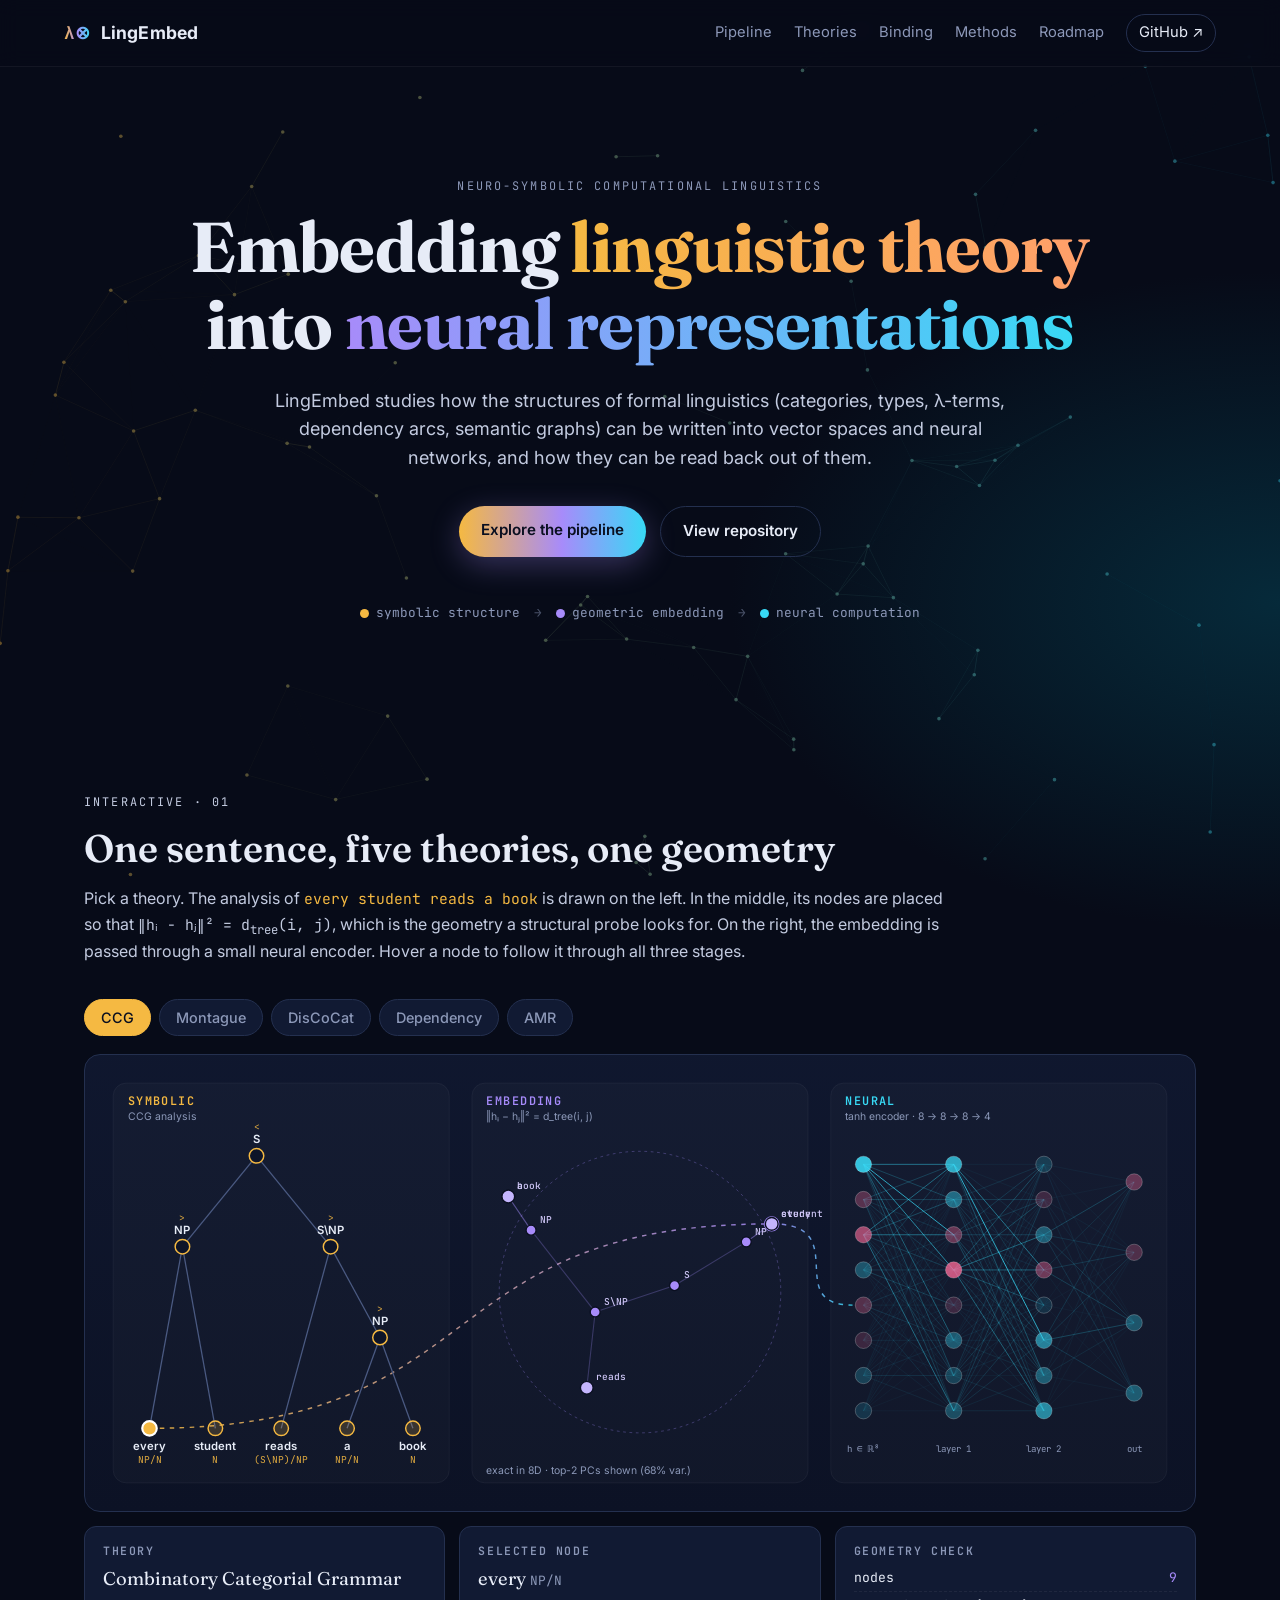
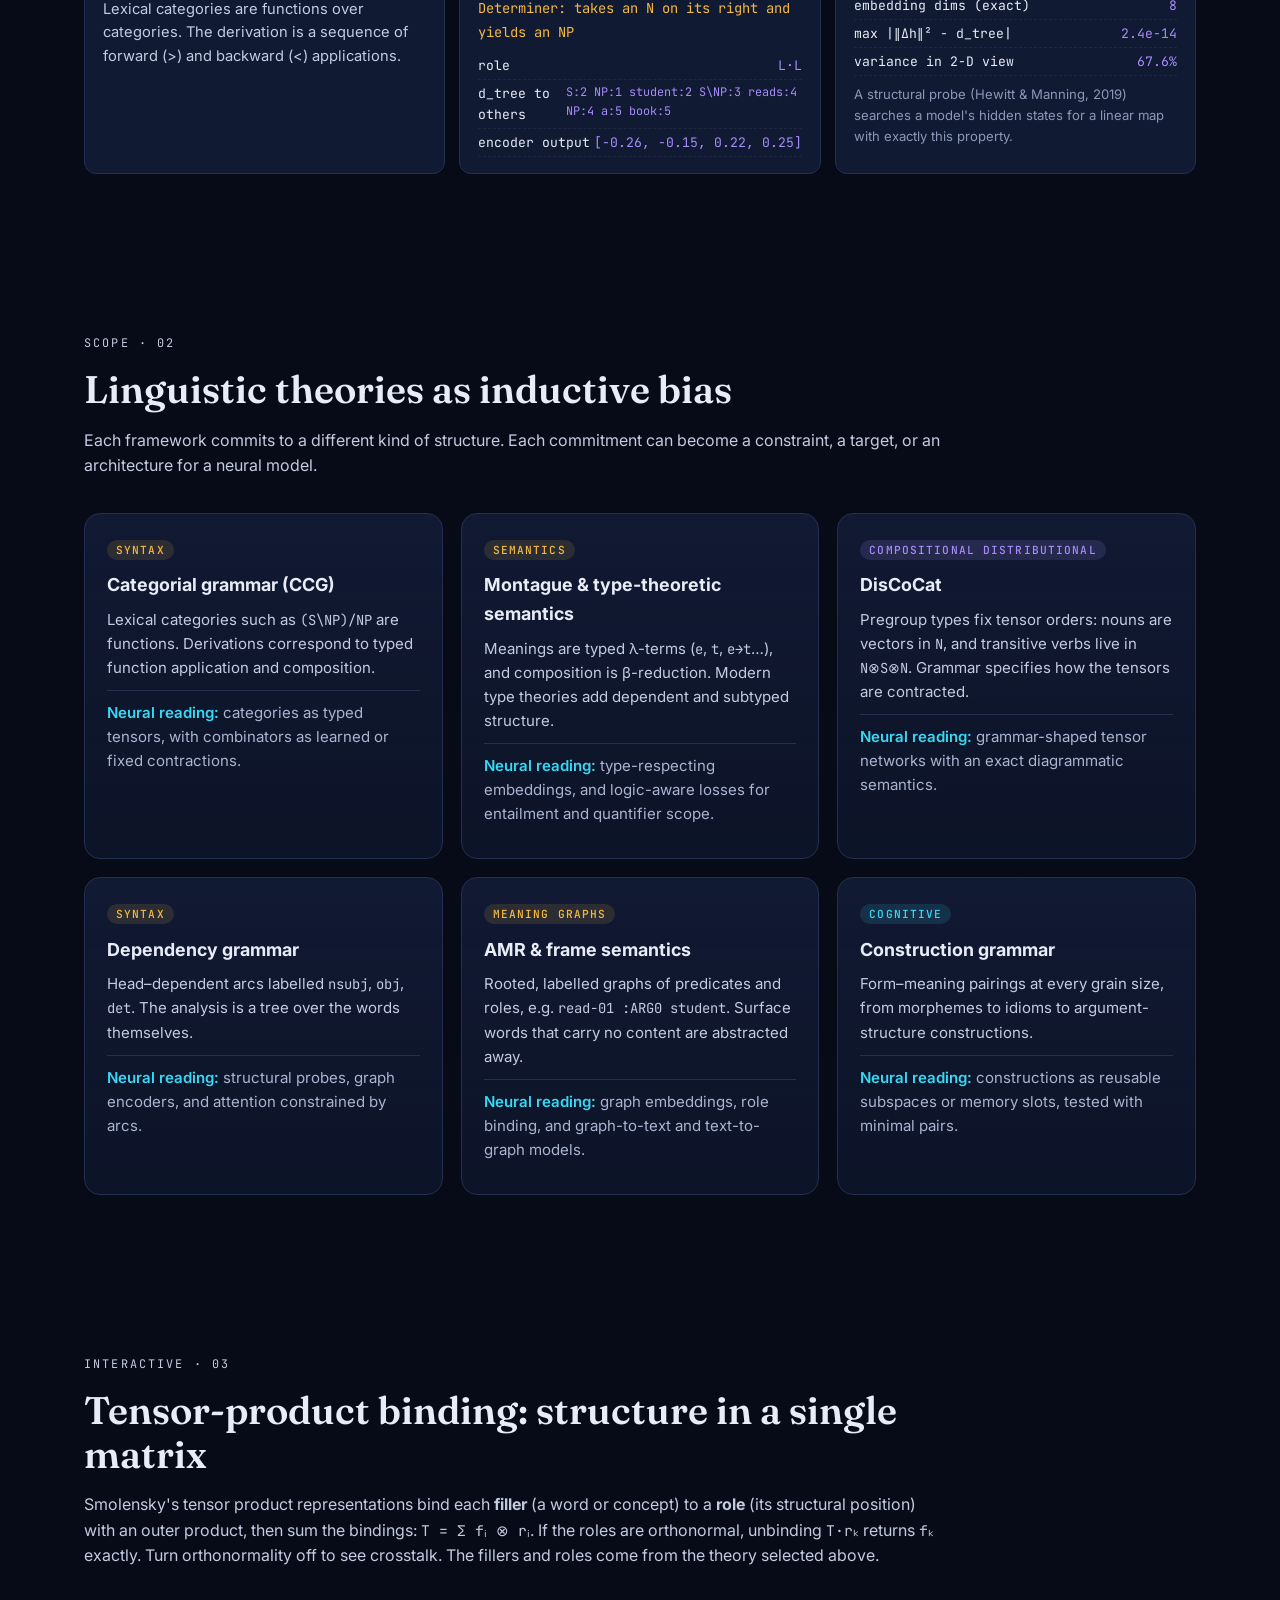
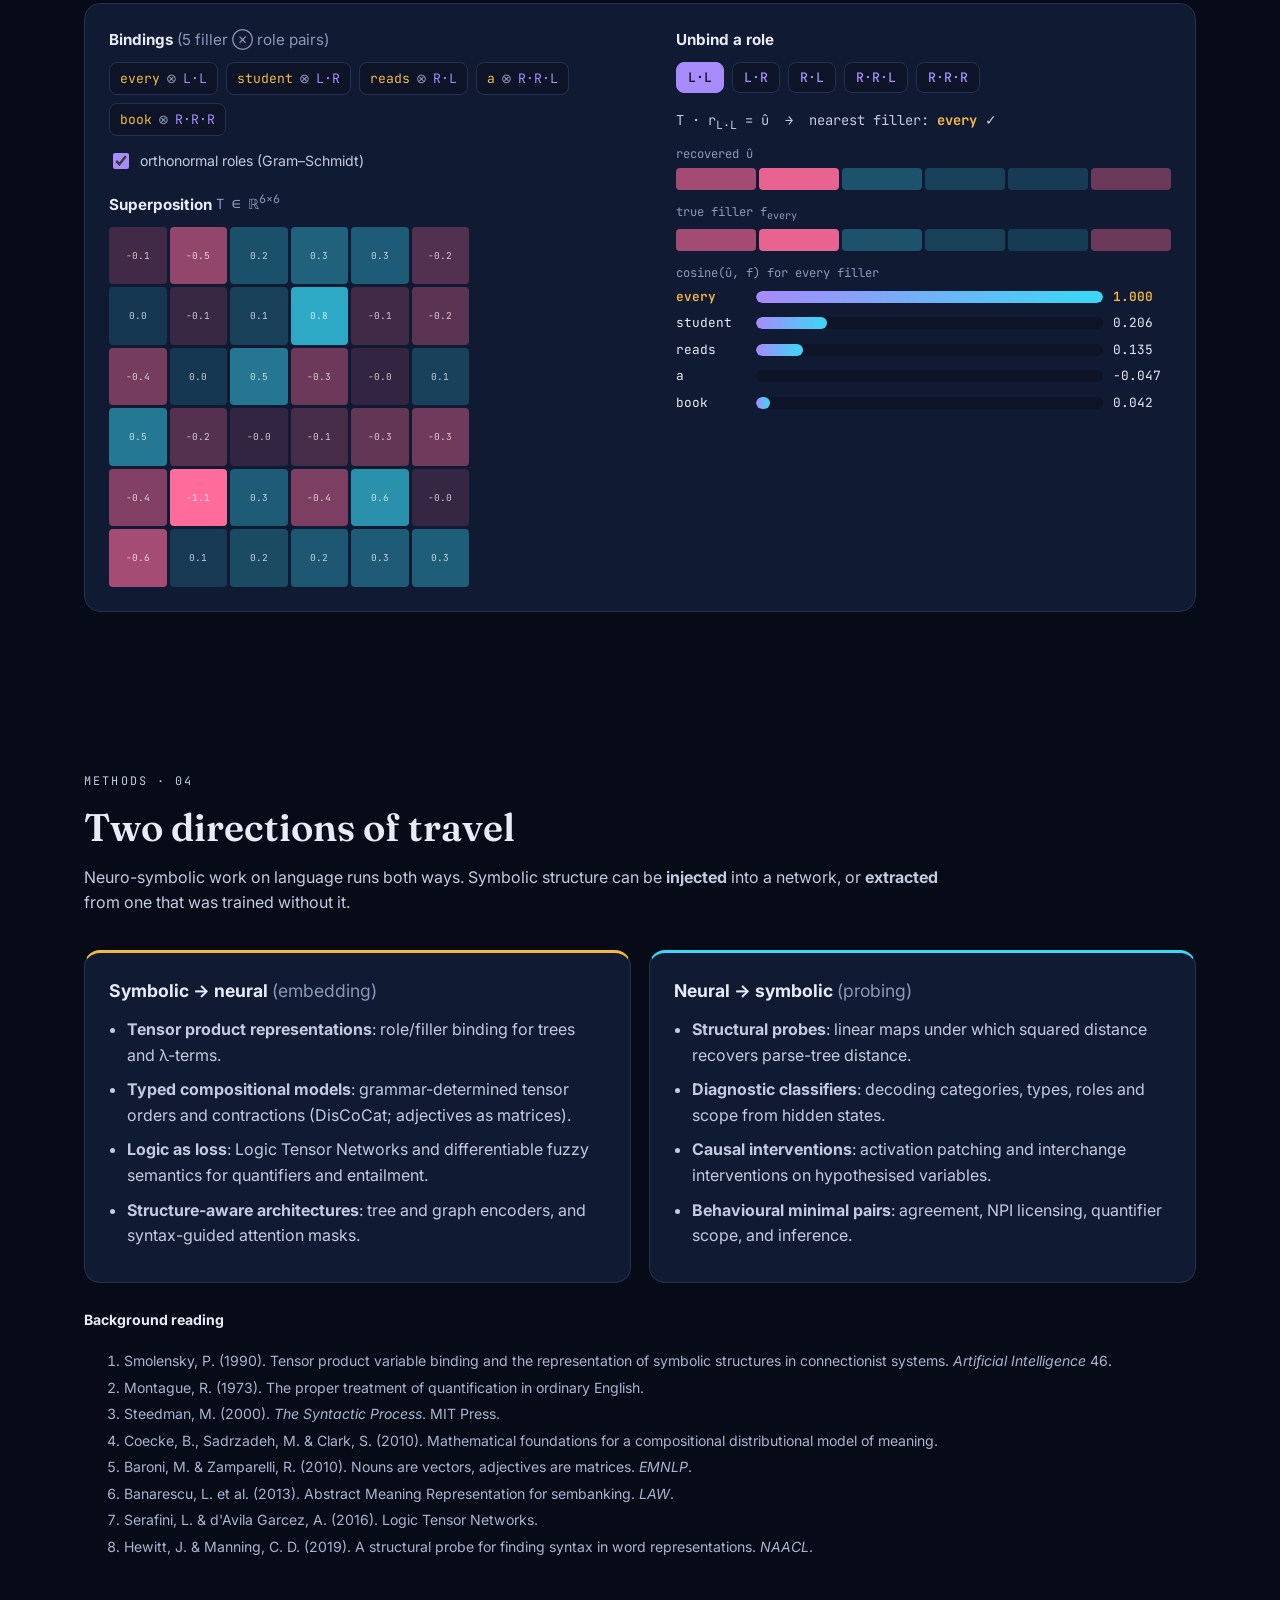
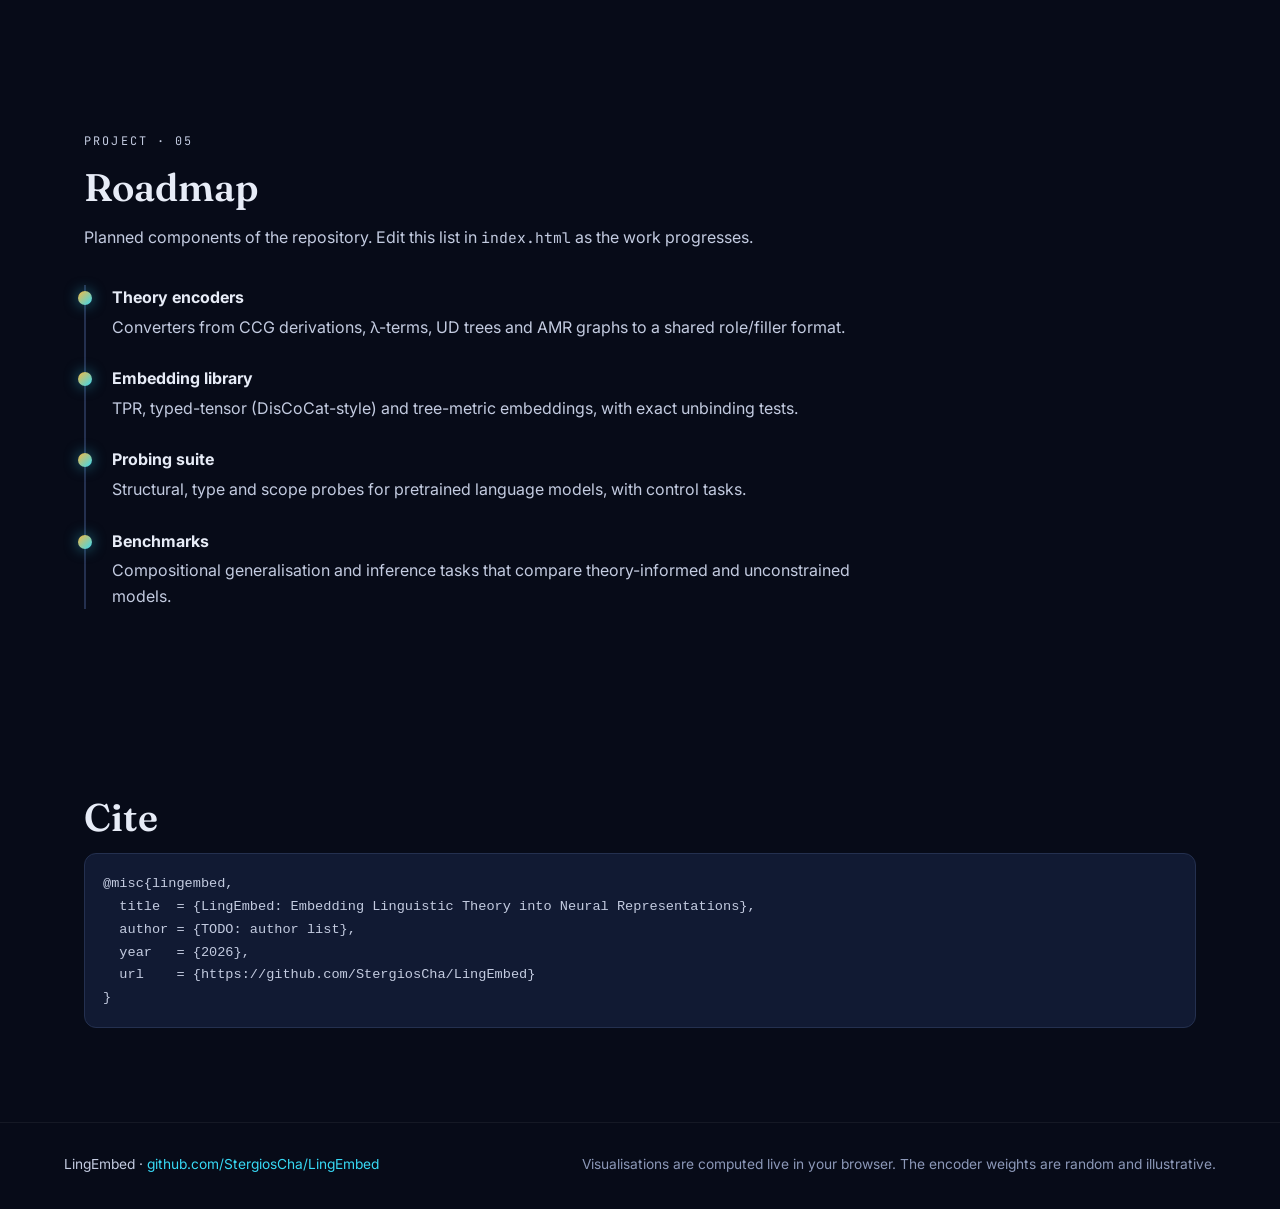
==== index.html @ df787109 "LingEmbed website" ====
<!doctype html>
<html lang="en">
<head>
  <meta charset="utf-8">
  <meta name="viewport" content="width=device-width, initial-scale=1">
  <title>LingEmbed — Embedding linguistic theory into neural representations</title>
  <meta name="description" content="LingEmbed: neuro-symbolic methods for embedding formal linguistic theories (categorial grammar, Montague semantics, DisCoCat, dependency grammar, AMR) into neural representations.">
  <meta property="og:title" content="LingEmbed">
  <meta property="og:description" content="Embedding linguistic theory into neural representations.">
  <link rel="preconnect" href="https://fonts.googleapis.com">
  <link rel="preconnect" href="https://fonts.gstatic.com" crossorigin>
  <link href="https://fonts.googleapis.com/css2?family=Fraunces:opsz,wght@9..144,500;9..144,700&family=Inter:wght@400;500;600;700&family=JetBrains+Mono:wght@400;500&display=swap" rel="stylesheet">
  <link rel="stylesheet" href="assets/style.css">
</head>
<body>
  <canvas id="bg" aria-hidden="true"></canvas>

  <header class="nav">
    <a class="brand" href="#top"><span class="brand-mark">λ⊗</span> LingEmbed</a>
    <nav>
      <a href="#pipeline">Pipeline</a>
      <a href="#theories">Theories</a>
      <a href="#binding">Binding</a>
      <a href="#methods">Methods</a>
      <a href="#roadmap">Roadmap</a>
      <a class="btn-gh" href="https://github.com/StergiosCha/LingEmbed" target="_blank" rel="noopener">GitHub ↗</a>
    </nav>
  </header>

  <main id="top">
    <!-- HERO -->
    <section class="hero">
      <p class="eyebrow">neuro-symbolic computational linguistics</p>
      <h1>Embedding <span class="grad-sym">linguistic theory</span><br>into <span class="grad-neu">neural representations</span></h1>
      <p class="lede">LingEmbed studies how the structures of formal linguistics (categories, types, λ-terms, dependency arcs, semantic graphs) can be written into vector spaces and neural networks, and how they can be read back out of them.</p>
      <div class="hero-cta">
        <a class="btn primary" href="#pipeline">Explore the pipeline</a>
        <a class="btn ghost" href="https://github.com/StergiosCha/LingEmbed" target="_blank" rel="noopener">View repository</a>
      </div>
      <div class="hero-legend">
        <span><i class="dot sym"></i>symbolic structure</span>
        <span class="arrow">→</span>
        <span><i class="dot emb"></i>geometric embedding</span>
        <span class="arrow">→</span>
        <span><i class="dot neu"></i>neural computation</span>
      </div>
    </section>

    <!-- PIPELINE -->
    <section id="pipeline" class="block">
      <div class="block-head">
        <p class="eyebrow">interactive · 01</p>
        <h2>One sentence, five theories, one geometry</h2>
        <p>Pick a theory. The analysis of <em class="mono">every student reads a book</em> is drawn on the left. In the middle, its nodes are placed so that <span class="mono">‖hᵢ − hⱼ‖² = d<sub>tree</sub>(i, j)</span>, which is the geometry a structural probe looks for. On the right, the embedding is passed through a small neural encoder. Hover a node to follow it through all three stages.</p>
      </div>

      <div class="tabs" id="theoryTabs" role="tablist"></div>

      <div class="viz-wrap">
        <svg id="pipelineSvg" viewBox="0 0 1200 480" role="img" aria-label="Pipeline from symbolic analysis to embedding to neural network"></svg>
      </div>

      <div class="info-grid">
        <div class="info-card" id="infoTheory"></div>
        <div class="info-card" id="infoNode"></div>
        <div class="info-card" id="infoGeom"></div>
      </div>
    </section>

    <!-- THEORIES -->
    <section id="theories" class="block">
      <div class="block-head">
        <p class="eyebrow">scope · 02</p>
        <h2>Linguistic theories as inductive bias</h2>
        <p>Each framework commits to a different kind of structure. Each commitment can become a constraint, a target, or an architecture for a neural model.</p>
      </div>
      <div class="cards">
        <article class="card">
          <div class="card-tag sym">syntax</div>
          <h3>Categorial grammar (CCG)</h3>
          <p>Lexical categories such as <span class="mono">(S\NP)/NP</span> are functions. Derivations correspond to typed function application and composition.</p>
          <p class="card-neural"><b>Neural reading:</b> categories as typed tensors, with combinators as learned or fixed contractions.</p>
        </article>
        <article class="card">
          <div class="card-tag sym">semantics</div>
          <h3>Montague &amp; type-theoretic semantics</h3>
          <p>Meanings are typed λ-terms (<span class="mono">e</span>, <span class="mono">t</span>, <span class="mono">e→t</span>…), and composition is β-reduction. Modern type theories add dependent and subtyped structure.</p>
          <p class="card-neural"><b>Neural reading:</b> type-respecting embeddings, and logic-aware losses for entailment and quantifier scope.</p>
        </article>
        <article class="card">
          <div class="card-tag emb">compositional distributional</div>
          <h3>DisCoCat</h3>
          <p>Pregroup types fix tensor orders: nouns are vectors in <span class="mono">N</span>, and transitive verbs live in <span class="mono">N⊗S⊗N</span>. Grammar specifies how the tensors are contracted.</p>
          <p class="card-neural"><b>Neural reading:</b> grammar-shaped tensor networks with an exact diagrammatic semantics.</p>
        </article>
        <article class="card">
          <div class="card-tag sym">syntax</div>
          <h3>Dependency grammar</h3>
          <p>Head–dependent arcs labelled <span class="mono">nsubj</span>, <span class="mono">obj</span>, <span class="mono">det</span>. The analysis is a tree over the words themselves.</p>
          <p class="card-neural"><b>Neural reading:</b> structural probes, graph encoders, and attention constrained by arcs.</p>
        </article>
        <article class="card">
          <div class="card-tag sym">meaning graphs</div>
          <h3>AMR &amp; frame semantics</h3>
          <p>Rooted, labelled graphs of predicates and roles, e.g. <span class="mono">read-01 :ARG0 student</span>. Surface words that carry no content are abstracted away.</p>
          <p class="card-neural"><b>Neural reading:</b> graph embeddings, role binding, and graph-to-text and text-to-graph models.</p>
        </article>
        <article class="card">
          <div class="card-tag neu">cognitive</div>
          <h3>Construction grammar</h3>
          <p>Form–meaning pairings at every grain size, from morphemes to idioms to argument-structure constructions.</p>
          <p class="card-neural"><b>Neural reading:</b> constructions as reusable subspaces or memory slots, tested with minimal pairs.</p>
        </article>
      </div>
    </section>

    <!-- BINDING -->
    <section id="binding" class="block">
      <div class="block-head">
        <p class="eyebrow">interactive · 03</p>
        <h2>Tensor-product binding: structure in a single matrix</h2>
        <p>Smolensky's tensor product representations bind each <b>filler</b> (a word or concept) to a <b>role</b> (its structural position) with an outer product, then sum the bindings: <span class="mono">T = Σ fᵢ ⊗ rᵢ</span>. If the roles are orthonormal, unbinding <span class="mono">T·rₖ</span> returns <span class="mono">fₖ</span> exactly. Turn orthonormality off to see crosstalk. The fillers and roles come from the theory selected above.</p>
      </div>

      <div class="binding">
        <div class="binding-left">
          <h4>Bindings <span class="muted" id="bindCount"></span></h4>
          <ul class="bind-list" id="bindList"></ul>
          <label class="toggle"><input type="checkbox" id="orthoToggle" checked> <span>orthonormal roles (Gram–Schmidt)</span></label>
          <h4>Superposition <span class="mono muted">T ∈ ℝ<sup>6×6</sup></span></h4>
          <div class="heat" id="heatT"></div>
        </div>
        <div class="binding-right">
          <h4>Unbind a role</h4>
          <div class="role-btns" id="roleBtns"></div>
          <div class="unbind" id="unbindOut"></div>
        </div>
      </div>
    </section>

    <!-- METHODS -->
    <section id="methods" class="block">
      <div class="block-head">
        <p class="eyebrow">methods · 04</p>
        <h2>Two directions of travel</h2>
        <p>Neuro-symbolic work on language runs both ways. Symbolic structure can be <b>injected</b> into a network, or <b>extracted</b> from one that was trained without it.</p>
      </div>
      <div class="two-col">
        <div class="col sym-col">
          <h3>Symbolic → neural <span class="muted">(embedding)</span></h3>
          <ul>
            <li><b>Tensor product representations</b>: role/filler binding for trees and λ-terms.</li>
            <li><b>Typed compositional models</b>: grammar-determined tensor orders and contractions (DisCoCat; adjectives as matrices).</li>
            <li><b>Logic as loss</b>: Logic Tensor Networks and differentiable fuzzy semantics for quantifiers and entailment.</li>
            <li><b>Structure-aware architectures</b>: tree and graph encoders, and syntax-guided attention masks.</li>
          </ul>
        </div>
        <div class="col neu-col">
          <h3>Neural → symbolic <span class="muted">(probing)</span></h3>
          <ul>
            <li><b>Structural probes</b>: linear maps under which squared distance recovers parse-tree distance.</li>
            <li><b>Diagnostic classifiers</b>: decoding categories, types, roles and scope from hidden states.</li>
            <li><b>Causal interventions</b>: activation patching and interchange interventions on hypothesised variables.</li>
            <li><b>Behavioural minimal pairs</b>: agreement, NPI licensing, quantifier scope, and inference.</li>
          </ul>
        </div>
      </div>

      <div class="refs">
        <h4>Background reading</h4>
        <ol>
          <li>Smolensky, P. (1990). Tensor product variable binding and the representation of symbolic structures in connectionist systems. <i>Artificial Intelligence</i> 46.</li>
          <li>Montague, R. (1973). The proper treatment of quantification in ordinary English.</li>
          <li>Steedman, M. (2000). <i>The Syntactic Process</i>. MIT Press.</li>
          <li>Coecke, B., Sadrzadeh, M. &amp; Clark, S. (2010). Mathematical foundations for a compositional distributional model of meaning.</li>
          <li>Baroni, M. &amp; Zamparelli, R. (2010). Nouns are vectors, adjectives are matrices. <i>EMNLP</i>.</li>
          <li>Banarescu, L. et al. (2013). Abstract Meaning Representation for sembanking. <i>LAW</i>.</li>
          <li>Serafini, L. &amp; d'Avila Garcez, A. (2016). Logic Tensor Networks.</li>
          <li>Hewitt, J. &amp; Manning, C. D. (2019). A structural probe for finding syntax in word representations. <i>NAACL</i>.</li>
        </ol>
      </div>
    </section>

    <!-- ROADMAP -->
    <section id="roadmap" class="block">
      <div class="block-head">
        <p class="eyebrow">project · 05</p>
        <h2>Roadmap</h2>
        <p>Planned components of the repository. Edit this list in <span class="mono">index.html</span> as the work progresses.</p>
      </div>
      <div class="timeline">
        <div class="tl-item"><span class="tl-dot"></span><div><h4>Theory encoders</h4><p>Converters from CCG derivations, λ-terms, UD trees and AMR graphs to a shared role/filler format.</p></div></div>
        <div class="tl-item"><span class="tl-dot"></span><div><h4>Embedding library</h4><p>TPR, typed-tensor (DisCoCat-style) and tree-metric embeddings, with exact unbinding tests.</p></div></div>
        <div class="tl-item"><span class="tl-dot"></span><div><h4>Probing suite</h4><p>Structural, type and scope probes for pretrained language models, with control tasks.</p></div></div>
        <div class="tl-item"><span class="tl-dot"></span><div><h4>Benchmarks</h4><p>Compositional generalisation and inference tasks that compare theory-informed and unconstrained models.</p></div></div>
      </div>
    </section>

    <section class="block cite">
      <h2>Cite</h2>
<pre class="bib"><code>@misc{lingembed,
  title  = {LingEmbed: Embedding Linguistic Theory into Neural Representations},
  author = {TODO: author list},
  year   = {2026},
  url    = {https://github.com/StergiosCha/LingEmbed}
}</code></pre>
    </section>
  </main>

  <footer>
    <span>LingEmbed · <a href="https://github.com/StergiosCha/LingEmbed">github.com/StergiosCha/LingEmbed</a></span>
    <span class="muted">Visualisations are computed live in your browser. The encoder weights are random and illustrative.</span>
  </footer>

  <script src="assets/app.js"></script>
</body>
</html>
---- assets/style.css ----
:root{
  --bg:#070b18; --bg2:#0d1428; --panel:#111a33; --line:#24304f;
  --text:#e7ecf7; --muted:#8c98b8;
  --sym:#f5b942; --emb:#a78bfa; --neu:#38d9f5; --neg:#ff6b9a;
  --radius:16px;
  --serif:'Fraunces',Georgia,serif; --sans:'Inter',system-ui,-apple-system,sans-serif; --mono:'JetBrains Mono',ui-monospace,Menlo,monospace;
}
*{box-sizing:border-box}
html{scroll-behavior:smooth}
body{margin:0;background:radial-gradient(1200px 700px at 15% -10%,#1a1440 0%,transparent 60%),radial-gradient(1000px 600px at 100% 10%,#062a3a 0%,transparent 55%),var(--bg);color:var(--text);font-family:var(--sans);line-height:1.6;-webkit-font-smoothing:antialiased}
#bg{position:fixed;inset:0;width:100%;height:100%;z-index:-1;opacity:.55;pointer-events:none}
a{color:var(--neu);text-decoration:none}
a:hover{text-decoration:underline}
.mono{font-family:var(--mono);font-size:.92em}
.muted{color:var(--muted);font-weight:400}
em.mono{font-style:normal;color:var(--sym)}

/* nav */
.nav{position:sticky;top:0;z-index:10;display:flex;justify-content:space-between;align-items:center;padding:14px 5vw;background:rgba(7,11,24,.72);backdrop-filter:blur(10px);border-bottom:1px solid rgba(255,255,255,.05)}
.brand{font-weight:700;color:var(--text);font-size:1.1rem;letter-spacing:.2px}
.brand:hover{text-decoration:none}
.brand-mark{font-family:var(--mono);background:linear-gradient(90deg,var(--sym),var(--emb),var(--neu));-webkit-background-clip:text;background-clip:text;color:transparent;margin-right:6px}
.nav nav{display:flex;gap:22px;align-items:center;flex-wrap:wrap}
.nav nav a{color:var(--muted);font-size:.92rem}
.nav nav a:hover{color:var(--text);text-decoration:none}
.btn-gh{border:1px solid var(--line);padding:6px 12px;border-radius:999px;color:var(--text)!important}

/* hero */
.hero{max-width:1100px;margin:0 auto;padding:110px 5vw 90px;text-align:center}
.eyebrow{font-family:var(--mono);text-transform:uppercase;letter-spacing:.18em;font-size:.74rem;color:var(--muted);margin:0 0 14px}
h1{font-family:var(--serif);font-weight:700;font-size:clamp(2.4rem,5.6vw,4.4rem);line-height:1.08;margin:0 0 24px;letter-spacing:-.01em}
.grad-sym{background:linear-gradient(90deg,var(--sym),#ff9f6b);-webkit-background-clip:text;background-clip:text;color:transparent}
.grad-neu{background:linear-gradient(90deg,var(--emb),var(--neu));-webkit-background-clip:text;background-clip:text;color:transparent}
.lede{max-width:760px;margin:0 auto 34px;color:#c3cbe0;font-size:1.13rem}
.hero-cta{display:flex;gap:14px;justify-content:center;flex-wrap:wrap}
.btn{display:inline-block;padding:12px 22px;border-radius:999px;font-weight:600;font-size:.95rem;transition:transform .15s,box-shadow .15s}
.btn:hover{text-decoration:none;transform:translateY(-1px)}
.btn.primary{background:linear-gradient(90deg,var(--sym),var(--emb) 55%,var(--neu));color:#0a0f20;box-shadow:0 8px 30px rgba(167,139,250,.3)}
.btn.ghost{border:1px solid var(--line);color:var(--text)}
.hero-legend{margin-top:46px;display:flex;gap:14px;justify-content:center;align-items:center;flex-wrap:wrap;font-family:var(--mono);font-size:.8rem;color:var(--muted)}
.hero-legend .arrow{opacity:.5}
.dot{display:inline-block;width:9px;height:9px;border-radius:50%;margin-right:7px;vertical-align:middle}
.dot.sym{background:var(--sym)}.dot.emb{background:var(--emb)}.dot.neu{background:var(--neu)}

/* blocks */
.block{max-width:1240px;margin:0 auto;padding:80px 5vw}
.block-head{max-width:860px;margin-bottom:34px}
h2{font-family:var(--serif);font-weight:600;font-size:clamp(1.7rem,3vw,2.4rem);margin:0 0 14px;line-height:1.15}
.block-head p{color:#c3cbe0}

/* tabs */
.tabs{display:flex;gap:8px;flex-wrap:wrap;margin-bottom:18px}
.tab{background:var(--panel);border:1px solid var(--line);color:var(--muted);padding:9px 16px;border-radius:999px;cursor:pointer;font:500 .9rem var(--sans);transition:all .15s}
.tab:hover{color:var(--text);border-color:#3a4a75}
.tab.active{color:#0a0f20;background:var(--sym);border-color:var(--sym)}

/* pipeline svg */
.viz-wrap{background:linear-gradient(180deg,rgba(17,26,51,.85),rgba(13,20,40,.85));border:1px solid var(--line);border-radius:var(--radius);padding:10px;overflow:hidden}
#pipelineSvg{width:100%;height:auto;display:block}
.panel-bg{fill:rgba(255,255,255,.018);stroke:rgba(255,255,255,.06)}
.panel-title{font:600 13px var(--mono);letter-spacing:.12em;text-transform:uppercase}
.panel-sub{font:400 11.5px var(--sans);fill:var(--muted)}
.t-edge{stroke:#4b5a82;stroke-width:1.4;fill:none}
.t-node circle{fill:var(--bg2);stroke:var(--sym);stroke-width:1.6;transition:all .25s}
.t-node.word circle{fill:rgba(245,185,66,.18)}
.t-node text.lab{font:600 12.5px var(--sans);fill:var(--text);text-anchor:middle}
.t-node text.sub{font:400 10.5px var(--mono);fill:var(--sym);text-anchor:middle;opacity:.9}
.t-node text.rel{font:400 10px var(--mono);fill:var(--muted);text-anchor:middle}
.t-node{cursor:pointer}
.t-node.active circle{fill:var(--sym);stroke:#fff;stroke-width:2.4}
.e-edge{stroke:rgba(167,139,250,.28);stroke-width:1.2}
.e-pt{fill:var(--emb);stroke:#0a0f20;stroke-width:1.5;cursor:pointer;transition:all .25s}
.e-pt.word{fill:#c4b5fd}
.e-pt.active{fill:#fff;stroke:var(--emb);stroke-width:3}
.e-lab{font:500 10.5px var(--mono);fill:#cfc6f7;pointer-events:none}
.e-ring{fill:none;stroke:var(--emb);stroke-opacity:.35;stroke-dasharray:3 4}
.n-edge{stroke:var(--neu);stroke-width:1;transition:stroke-opacity .35s}
.n-node{stroke:rgba(255,255,255,.25);stroke-width:1;transition:fill .35s,fill-opacity .35s}
.n-lab{font:400 10px var(--mono);fill:var(--muted);text-anchor:middle}
.link{fill:none;stroke-width:1.6;stroke-dasharray:5 6;animation:flow 1.1s linear infinite;opacity:.85}
@keyframes flow{to{stroke-dashoffset:-22}}

.info-grid{display:grid;grid-template-columns:repeat(3,1fr);gap:14px;margin-top:14px}
.info-card{background:var(--panel);border:1px solid var(--line);border-radius:12px;padding:16px 18px;font-size:.92rem;min-height:120px}
.info-card h5{margin:0 0 6px;font:600 .72rem var(--mono);letter-spacing:.14em;text-transform:uppercase;color:var(--muted)}
.info-card .big{font-family:var(--serif);font-size:1.15rem;margin-bottom:4px}
.info-card code{font-family:var(--mono);font-size:.86rem;color:var(--sym);word-break:break-word}
.kv{display:flex;justify-content:space-between;font-family:var(--mono);font-size:.82rem;border-bottom:1px dashed rgba(255,255,255,.06);padding:3px 0}
.kv span:last-child{color:var(--emb)}

/* cards */
.cards{display:grid;grid-template-columns:repeat(auto-fill,minmax(300px,1fr));gap:18px}
.card{background:linear-gradient(180deg,var(--panel),rgba(17,26,51,.6));border:1px solid var(--line);border-radius:var(--radius);padding:22px;transition:transform .2s,border-color .2s}
.card:hover{transform:translateY(-3px);border-color:#3b4b78}
.card h3{margin:10px 0 8px;font-size:1.12rem}
.card p{margin:0 0 10px;color:#c3cbe0;font-size:.94rem}
.card-neural{border-top:1px solid var(--line);padding-top:10px;color:#a9b4d0!important}
.card-neural b{color:var(--neu);font-weight:600}
.card-tag{display:inline-block;font:500 .7rem var(--mono);letter-spacing:.1em;text-transform:uppercase;padding:3px 9px;border-radius:999px}
.card-tag.sym{background:rgba(245,185,66,.12);color:var(--sym)}
.card-tag.emb{background:rgba(167,139,250,.14);color:var(--emb)}
.card-tag.neu{background:rgba(56,217,245,.12);color:var(--neu)}

/* binding */
.binding{display:grid;grid-template-columns:1.1fr 1fr;gap:22px;background:var(--panel);border:1px solid var(--line);border-radius:var(--radius);padding:24px}
.binding h4{margin:0 0 10px;font-size:.95rem}
.bind-list{list-style:none;padding:0;margin:0 0 14px;display:flex;flex-wrap:wrap;gap:8px}
.bind-list li{font-family:var(--mono);font-size:.82rem;background:var(--bg2);border:1px solid var(--line);border-radius:8px;padding:5px 10px}
.bind-list .f{color:var(--sym)}.bind-list .r{color:var(--emb)}.bind-list .op{color:var(--muted);margin:0 6px}
.toggle{display:flex;gap:8px;align-items:center;font-size:.88rem;color:#c3cbe0;margin:4px 0 18px;cursor:pointer}
.toggle input{accent-color:var(--emb);width:16px;height:16px}
.heat{display:grid;grid-template-columns:repeat(6,1fr);gap:3px;max-width:360px}
.heat div{aspect-ratio:1;border-radius:4px;display:flex;align-items:center;justify-content:center;font:400 9.5px var(--mono);color:rgba(255,255,255,.75)}
.role-btns{display:flex;flex-wrap:wrap;gap:8px;margin-bottom:16px}
.role-btns button{background:var(--bg2);border:1px solid var(--line);color:var(--emb);font:500 .82rem var(--mono);padding:6px 11px;border-radius:8px;cursor:pointer}
.role-btns button.active{background:var(--emb);color:#0a0f20;border-color:var(--emb)}
.unbind .formula{font-family:var(--mono);font-size:.86rem;color:#c3cbe0;margin-bottom:12px}
.bars{display:grid;grid-template-columns:70px 1fr 58px;gap:6px 10px;align-items:center;font-family:var(--mono);font-size:.8rem}
.bar{height:12px;background:var(--bg2);border-radius:6px;overflow:hidden}
.bar i{display:block;height:100%;border-radius:6px;background:linear-gradient(90deg,var(--emb),var(--neu));transition:width .4s}
.bars .best{color:var(--sym);font-weight:600}
.vecrow{display:flex;gap:3px;margin:6px 0 14px}
.vecrow div{flex:1;height:22px;border-radius:4px}
.vec-label{font:400 .76rem var(--mono);color:var(--muted)}

/* methods */
.two-col{display:grid;grid-template-columns:1fr 1fr;gap:18px}
.col{background:var(--panel);border:1px solid var(--line);border-radius:var(--radius);padding:24px}
.col h3{margin:0 0 12px;font-size:1.1rem}
.col ul{margin:0;padding-left:18px;color:#c3cbe0}
.col li{margin-bottom:9px}
.sym-col{border-top:3px solid var(--sym)}
.neu-col{border-top:3px solid var(--neu)}
.refs{margin-top:26px;color:#a9b4d0;font-size:.88rem}
.refs h4{color:var(--text)}
.refs li{margin-bottom:4px}

/* timeline */
.timeline{position:relative;padding-left:26px;border-left:2px solid var(--line);max-width:800px}
.tl-item{position:relative;display:flex;gap:16px;margin-bottom:26px}
.tl-dot{position:absolute;left:-34px;top:6px;width:14px;height:14px;border-radius:50%;background:linear-gradient(135deg,var(--sym),var(--neu));box-shadow:0 0 14px rgba(56,217,245,.5)}
.tl-item h4{margin:0 0 4px}
.tl-item p{margin:0;color:#c3cbe0}

.cite .bib{background:var(--panel);border:1px solid var(--line);border-radius:12px;padding:18px;overflow:auto;font-family:var(--mono);font-size:.85rem;color:#c3cbe0}
footer{display:flex;justify-content:space-between;flex-wrap:wrap;gap:10px;padding:30px 5vw 40px;border-top:1px solid rgba(255,255,255,.06);font-size:.86rem;color:#c3cbe0}

@media (max-width:900px){
  .info-grid,.binding,.two-col{grid-template-columns:1fr}
  .nav nav a:not(.btn-gh){display:none}
}
@media (prefers-reduced-motion:reduce){
  .link{animation:none}
  html{scroll-behavior:auto}
}
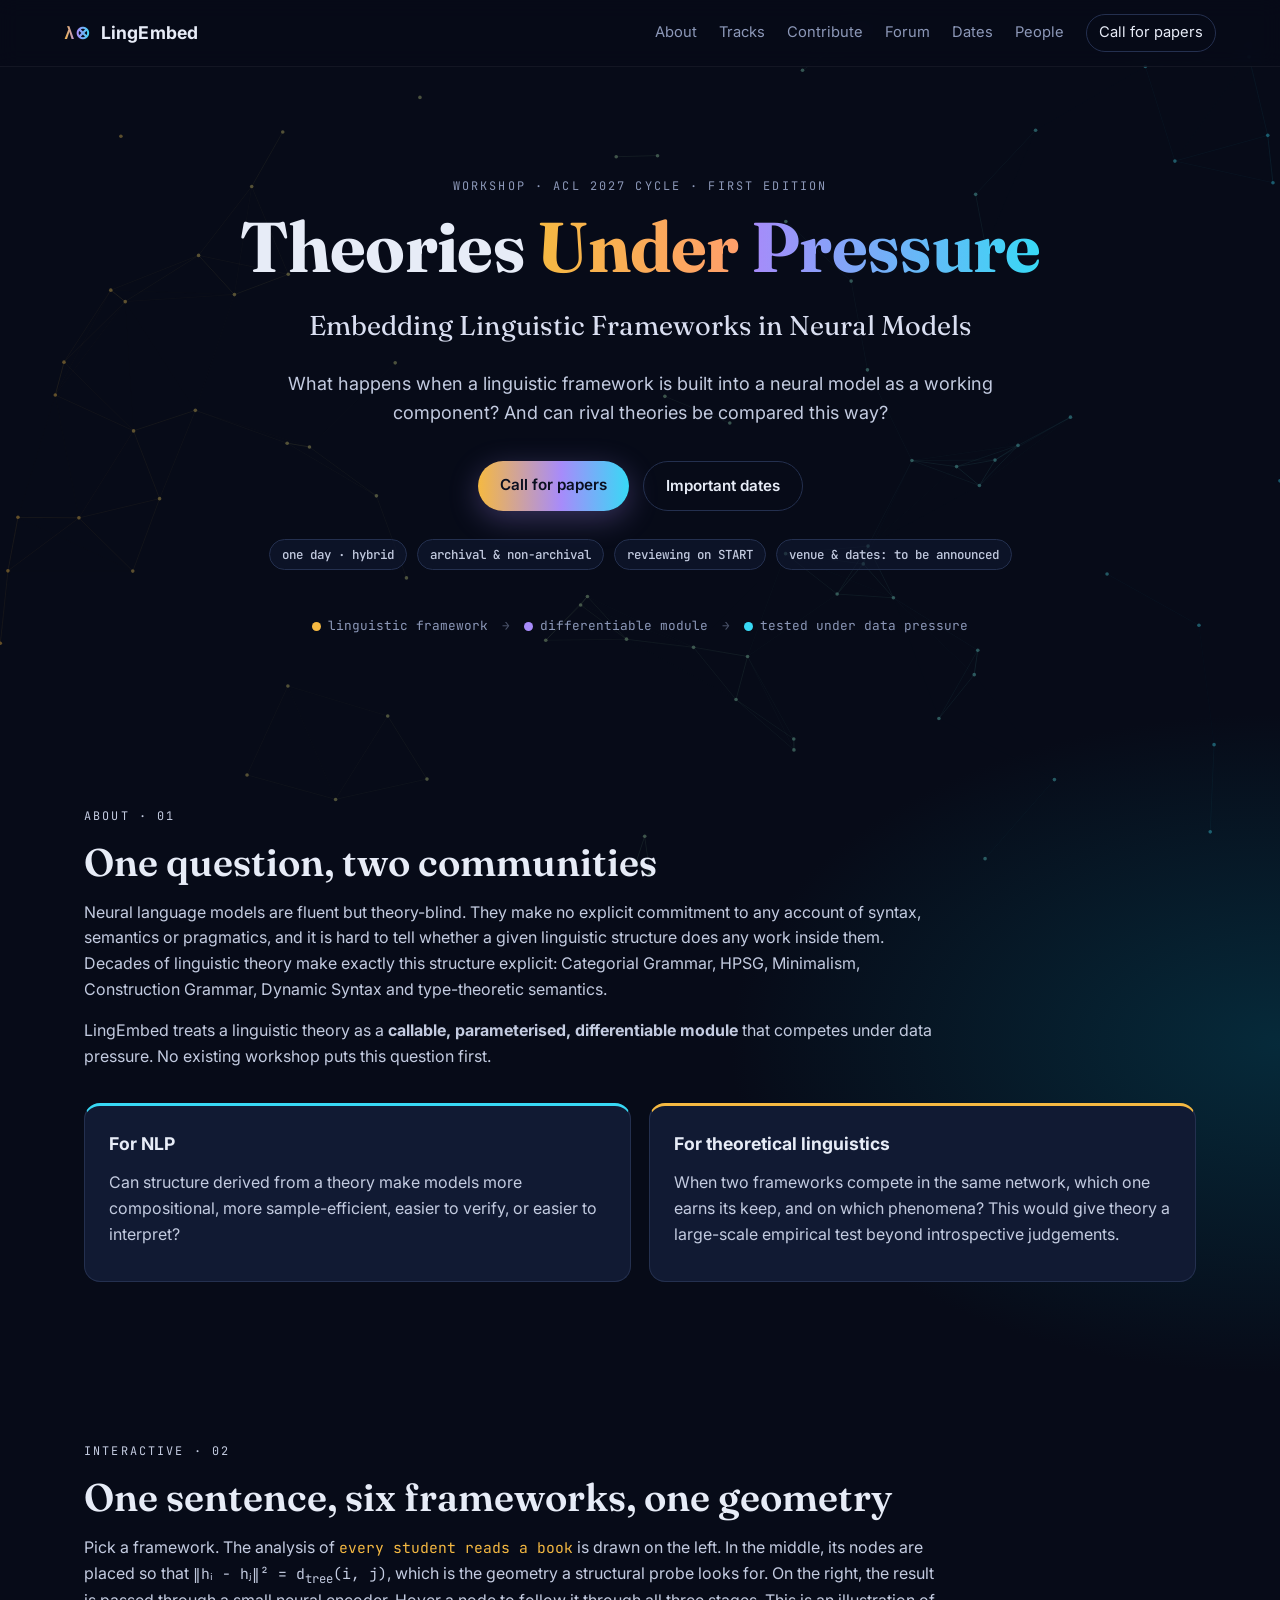
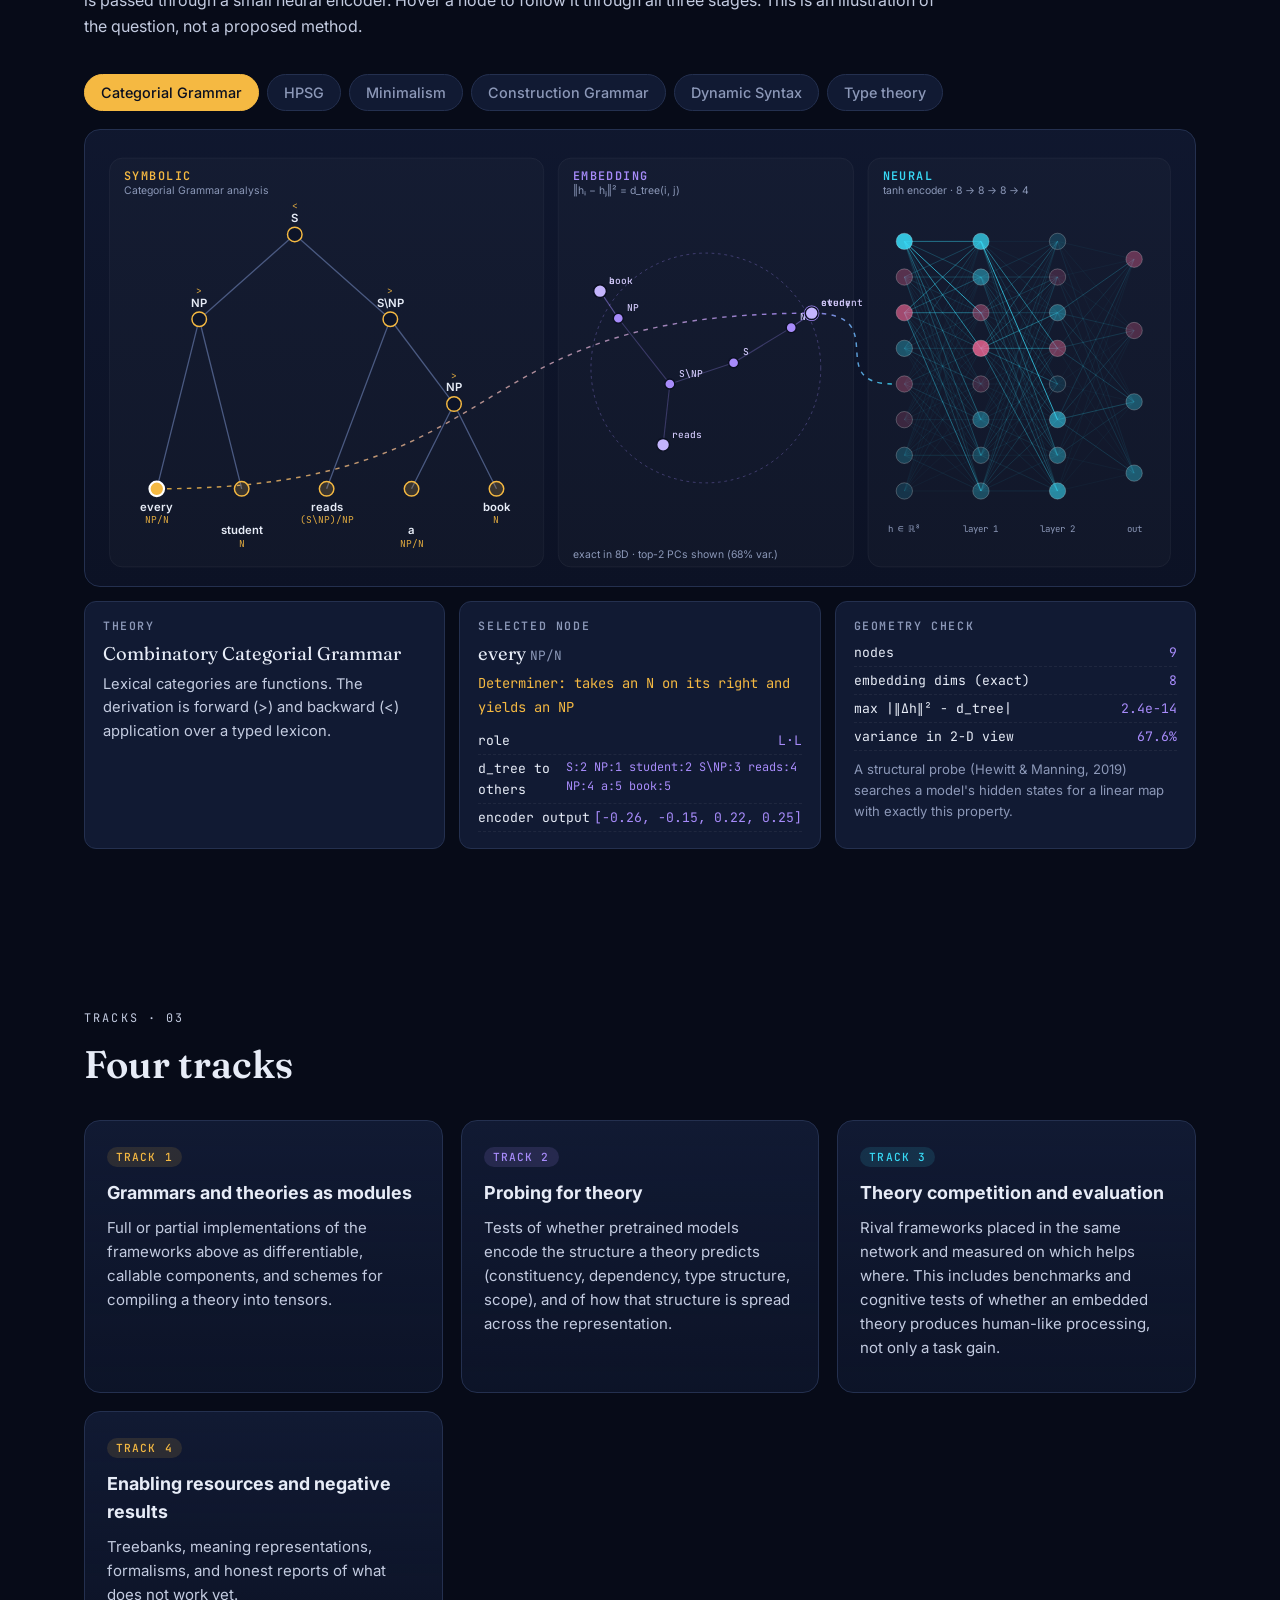
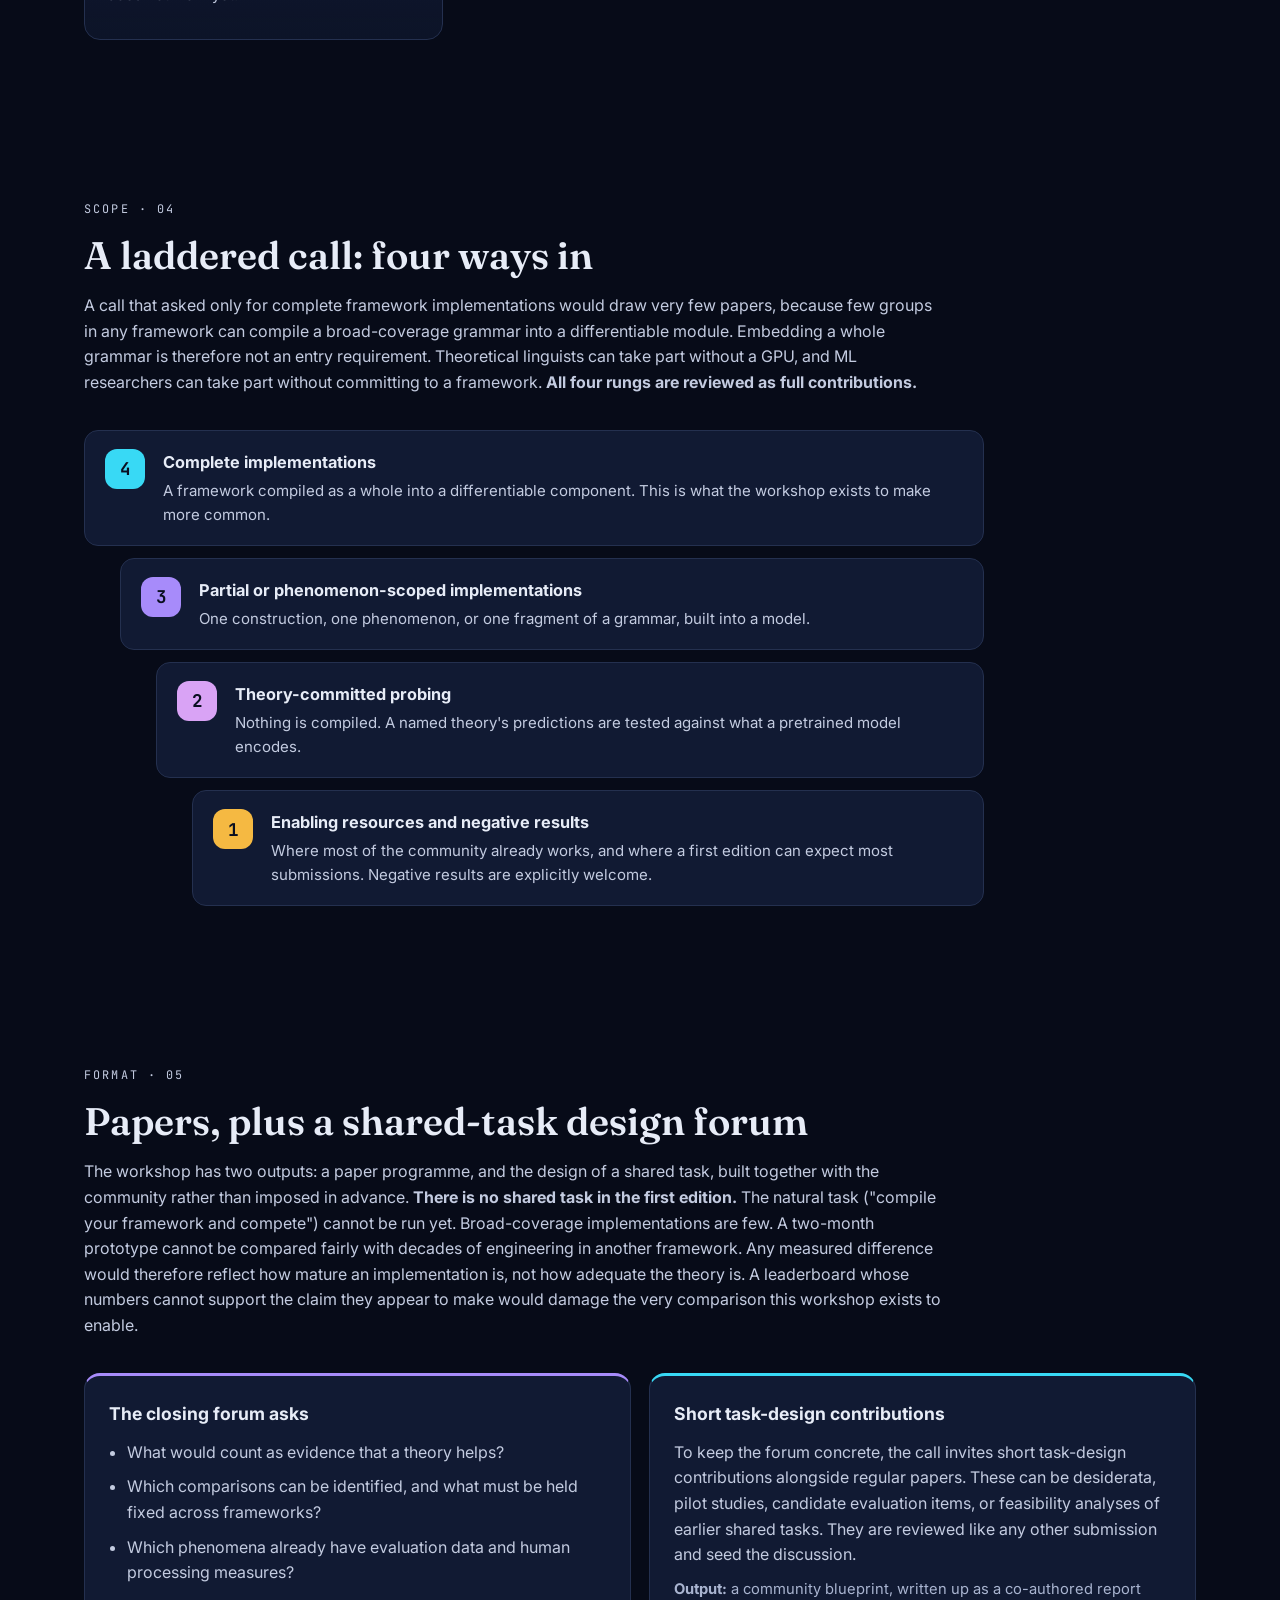
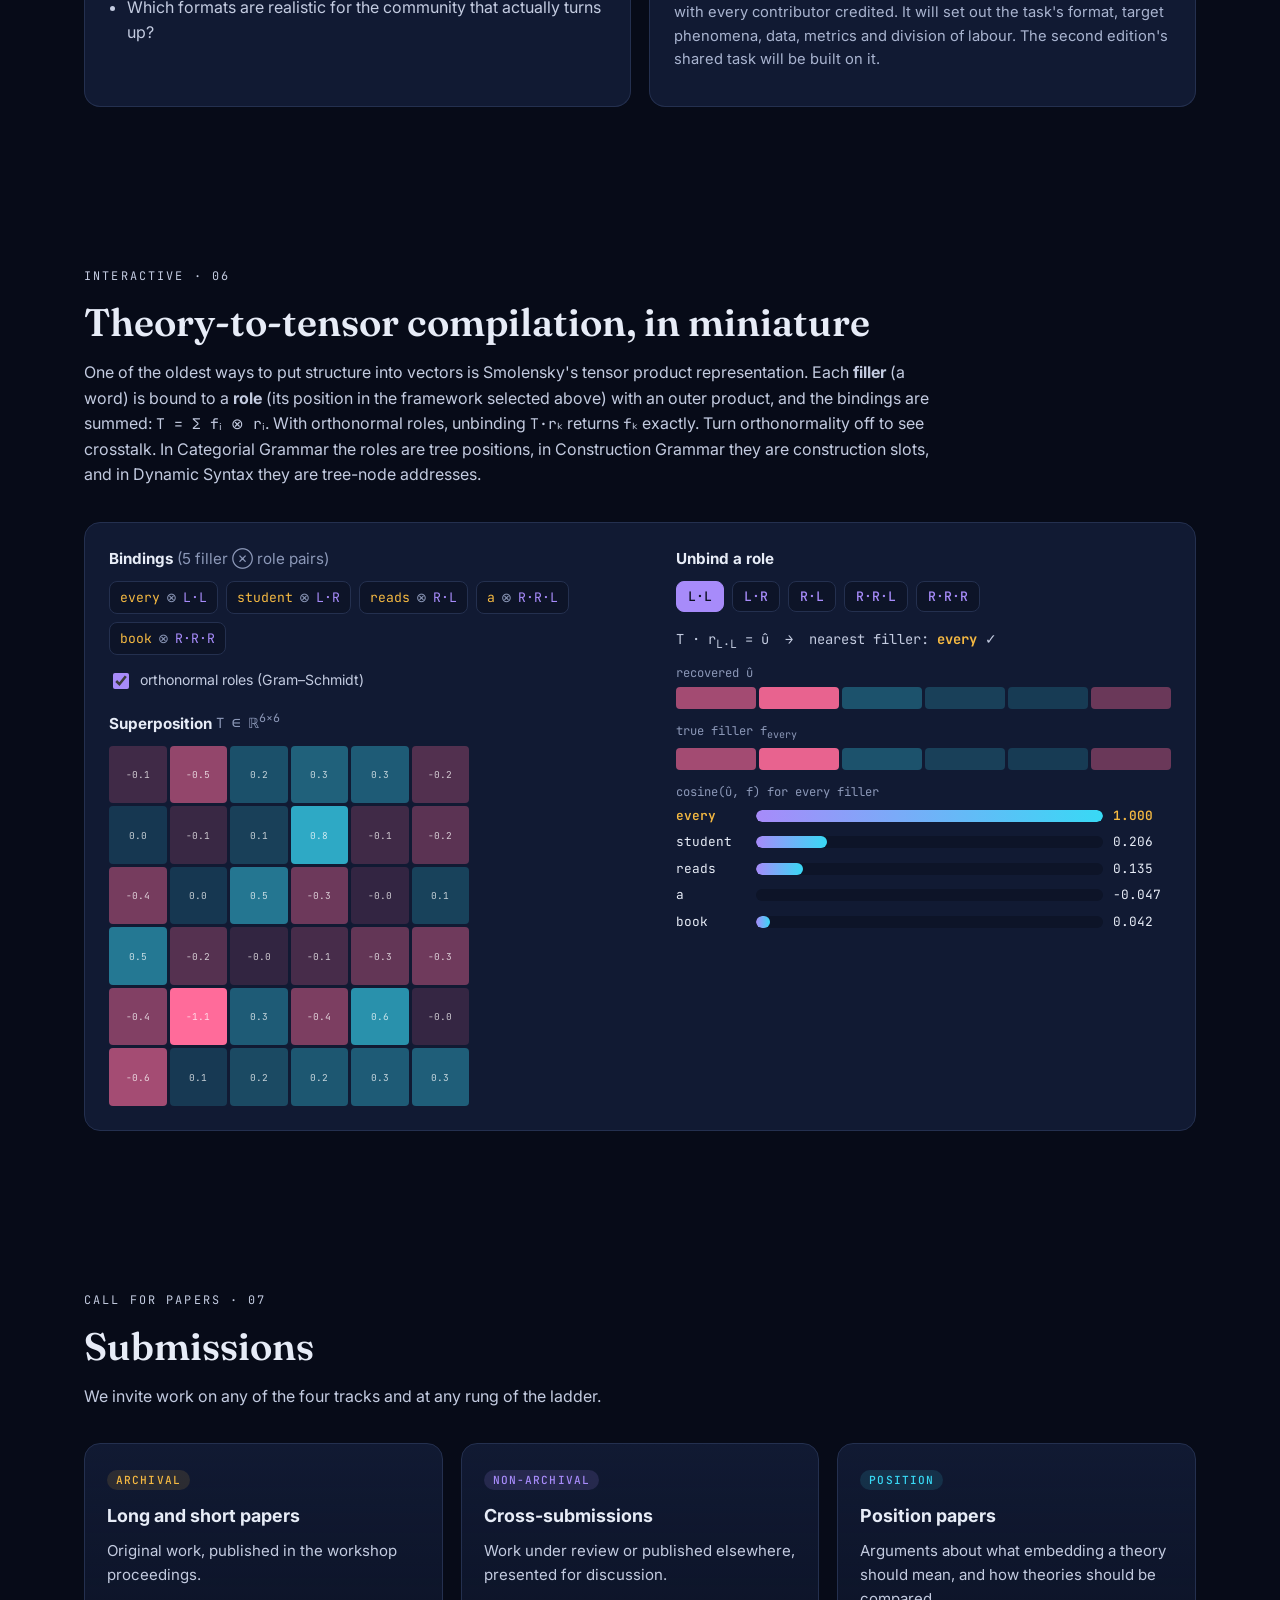
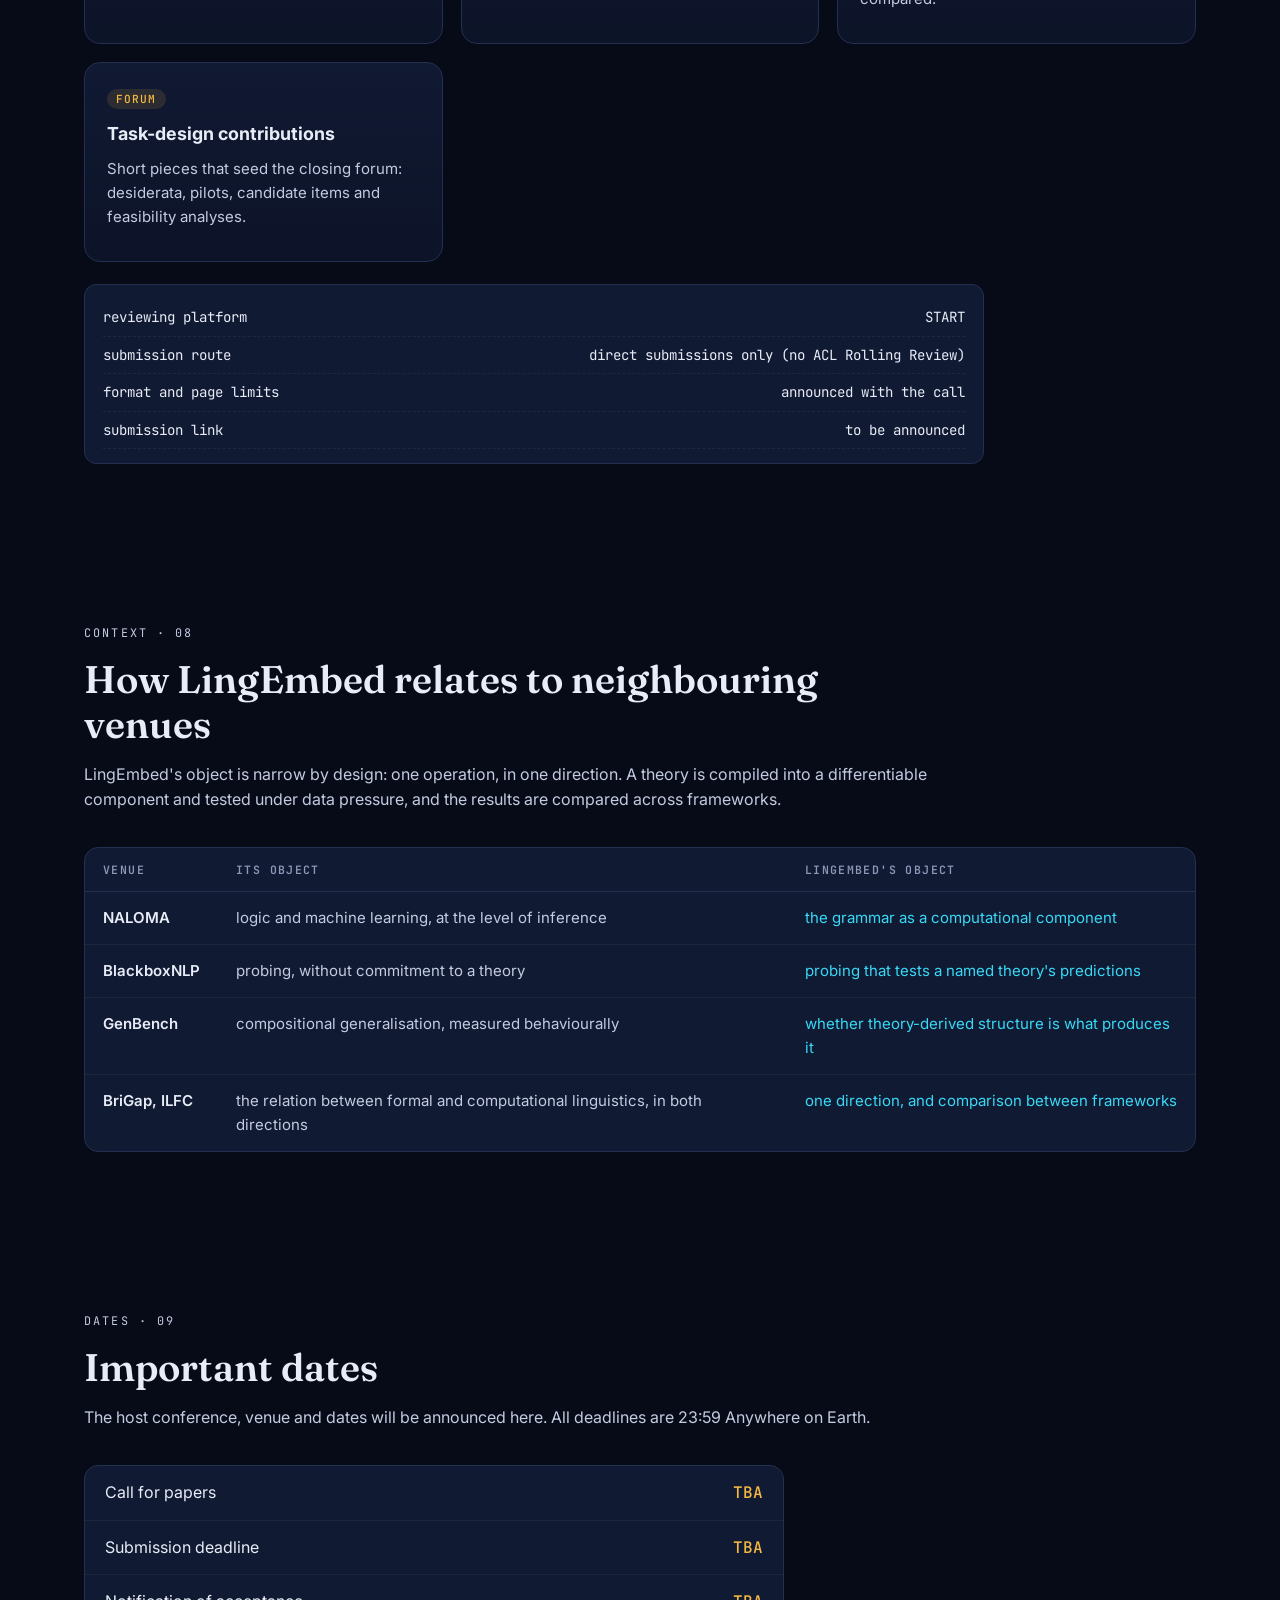
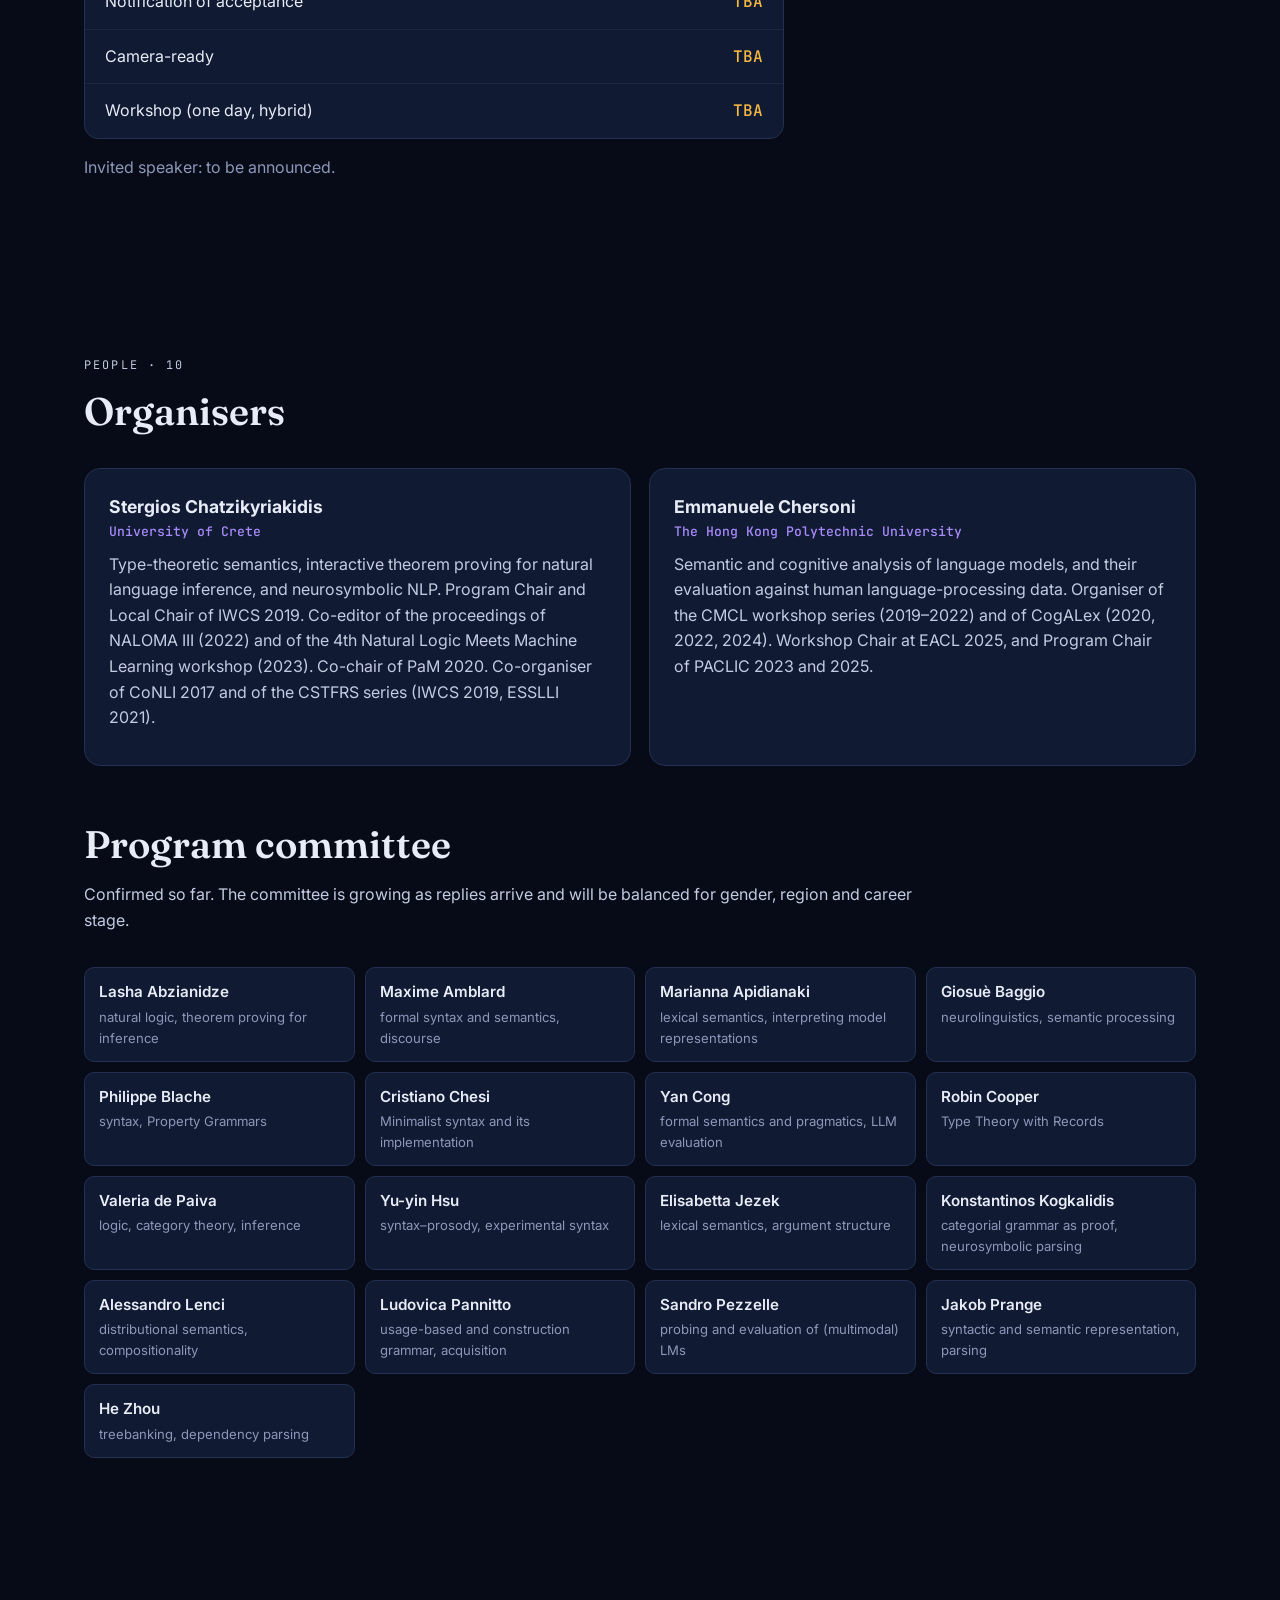
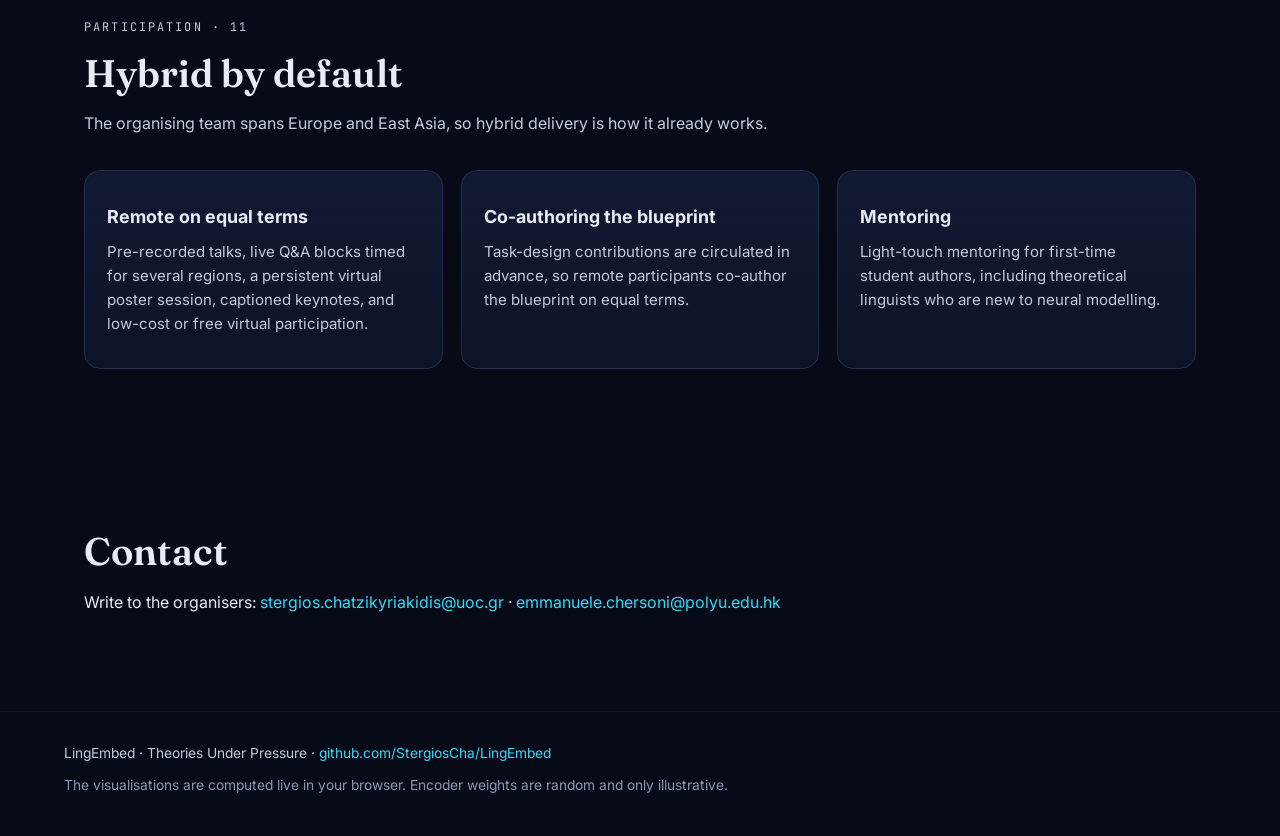
==== commit 9b9fa6f8: "Workshop page" ====
--- a/index.html
+++ b/index.html
@@ -3,10 +3,10 @@
 <head>
   <meta charset="utf-8">
   <meta name="viewport" content="width=device-width, initial-scale=1">
-  <title>LingEmbed — Embedding linguistic theory into neural representations</title>
-  <meta name="description" content="LingEmbed: neuro-symbolic methods for embedding formal linguistic theories (categorial grammar, Montague semantics, DisCoCat, dependency grammar, AMR) into neural representations.">
-  <meta property="og:title" content="LingEmbed">
-  <meta property="og:description" content="Embedding linguistic theory into neural representations.">
+  <title>LingEmbed — Theories Under Pressure: Embedding Linguistic Frameworks in Neural Models</title>
+  <meta name="description" content="LingEmbed, a workshop in the ACL 2027 cycle: what happens when a linguistic framework is operationalized as a computational component inside a neural model, and can rival theories be compared this way?">
+  <meta property="og:title" content="LingEmbed — Theories Under Pressure">
+  <meta property="og:description" content="Embedding linguistic frameworks in neural models. First edition, ACL 2027 workshop cycle.">
   <link rel="preconnect" href="https://fonts.googleapis.com">
   <link rel="preconnect" href="https://fonts.gstatic.com" crossorigin>
   <link href="https://fonts.googleapis.com/css2?family=Fraunces:opsz,wght@9..144,500;9..144,700&family=Inter:wght@400;500;600;700&family=JetBrains+Mono:wght@400;500&display=swap" rel="stylesheet">
@@ -18,48 +18,73 @@
   <header class="nav">
     <a class="brand" href="#top"><span class="brand-mark">λ⊗</span> LingEmbed</a>
     <nav>
-      <a href="#pipeline">Pipeline</a>
-      <a href="#theories">Theories</a>
-      <a href="#binding">Binding</a>
-      <a href="#methods">Methods</a>
-      <a href="#roadmap">Roadmap</a>
-      <a class="btn-gh" href="https://github.com/StergiosCha/LingEmbed" target="_blank" rel="noopener">GitHub ↗</a>
+      <a href="#about">About</a>
+      <a href="#tracks">Tracks</a>
+      <a href="#contribute">Contribute</a>
+      <a href="#forum">Forum</a>
+      <a href="#dates">Dates</a>
+      <a href="#people">People</a>
+      <a class="btn-gh" href="#cfp">Call for papers</a>
     </nav>
   </header>
 
   <main id="top">
     <!-- HERO -->
     <section class="hero">
-      <p class="eyebrow">neuro-symbolic computational linguistics</p>
-      <h1>Embedding <span class="grad-sym">linguistic theory</span><br>into <span class="grad-neu">neural representations</span></h1>
-      <p class="lede">LingEmbed studies how the structures of formal linguistics (categories, types, λ-terms, dependency arcs, semantic graphs) can be written into vector spaces and neural networks, and how they can be read back out of them.</p>
+      <p class="eyebrow">workshop · ACL 2027 cycle · first edition</p>
+      <h1>Theories <span class="grad-sym">Under</span> <span class="grad-neu">Pressure</span></h1>
+      <p class="hero-sub">Embedding Linguistic Frameworks in Neural Models</p>
+      <p class="lede">What happens when a linguistic framework is built into a neural model as a working component? And can rival theories be compared this way?</p>
       <div class="hero-cta">
-        <a class="btn primary" href="#pipeline">Explore the pipeline</a>
-        <a class="btn ghost" href="https://github.com/StergiosCha/LingEmbed" target="_blank" rel="noopener">View repository</a>
+        <a class="btn primary" href="#cfp">Call for papers</a>
+        <a class="btn ghost" href="#dates">Important dates</a>
+      </div>
+      <div class="chips">
+        <span class="chip">one day · hybrid</span>
+        <span class="chip">archival &amp; non-archival</span>
+        <span class="chip">reviewing on START</span>
+        <span class="chip">venue &amp; dates: to be announced</span>
       </div>
       <div class="hero-legend">
-        <span><i class="dot sym"></i>symbolic structure</span>
+        <span><i class="dot sym"></i>linguistic framework</span>
         <span class="arrow">→</span>
-        <span><i class="dot emb"></i>geometric embedding</span>
+        <span><i class="dot emb"></i>differentiable module</span>
         <span class="arrow">→</span>
-        <span><i class="dot neu"></i>neural computation</span>
+        <span><i class="dot neu"></i>tested under data pressure</span>
+      </div>
+    </section>
+
+    <!-- ABOUT -->
+    <section id="about" class="block">
+      <div class="block-head">
+        <p class="eyebrow">about · 01</p>
+        <h2>One question, two communities</h2>
+        <p>Neural language models are fluent but theory-blind. They make no explicit commitment to any account of syntax, semantics or pragmatics, and it is hard to tell whether a given linguistic structure does any work inside them. Decades of linguistic theory make exactly this structure explicit: Categorial Grammar, HPSG, Minimalism, Construction Grammar, Dynamic Syntax and type-theoretic semantics.</p>
+        <p>LingEmbed treats a linguistic theory as a <b>callable, parameterised, differentiable module</b> that competes under data pressure. No existing workshop puts this question first.</p>
+      </div>
+      <div class="two-col">
+        <div class="col neu-col">
+          <h3>For NLP</h3>
+          <p>Can structure derived from a theory make models more compositional, more sample-efficient, easier to verify, or easier to interpret?</p>
+        </div>
+        <div class="col sym-col">
+          <h3>For theoretical linguistics</h3>
+          <p>When two frameworks compete in the same network, which one earns its keep, and on which phenomena? This would give theory a large-scale empirical test beyond introspective judgements.</p>
+        </div>
       </div>
     </section>
 
     <!-- PIPELINE -->
-    <section id="pipeline" class="block">
-      <div class="block-head">
-        <p class="eyebrow">interactive · 01</p>
-        <h2>One sentence, five theories, one geometry</h2>
-        <p>Pick a theory. The analysis of <em class="mono">every student reads a book</em> is drawn on the left. In the middle, its nodes are placed so that <span class="mono">‖hᵢ − hⱼ‖² = d<sub>tree</sub>(i, j)</span>, which is the geometry a structural probe looks for. On the right, the embedding is passed through a small neural encoder. Hover a node to follow it through all three stages.</p>
-      </div>
-
+    <section id="frameworks" class="block">
+      <div class="block-head">
+        <p class="eyebrow">interactive · 02</p>
+        <h2>One sentence, six frameworks, one geometry</h2>
+        <p>Pick a framework. The analysis of <em class="mono">every student reads a book</em> is drawn on the left. In the middle, its nodes are placed so that <span class="mono">‖hᵢ − hⱼ‖² = d<sub>tree</sub>(i, j)</span>, which is the geometry a structural probe looks for. On the right, the result is passed through a small neural encoder. Hover a node to follow it through all three stages. This is an illustration of the question, not a proposed method.</p>
+      </div>
       <div class="tabs" id="theoryTabs" role="tablist"></div>
-
       <div class="viz-wrap">
-        <svg id="pipelineSvg" viewBox="0 0 1200 480" role="img" aria-label="Pipeline from symbolic analysis to embedding to neural network"></svg>
-      </div>
-
+        <svg id="pipelineSvg" viewBox="0 0 1200 480" role="img" aria-label="A sentence analysed in six linguistic frameworks, embedded geometrically and passed to a neural encoder"></svg>
+      </div>
       <div class="info-grid">
         <div class="info-card" id="infoTheory"></div>
         <div class="info-card" id="infoNode"></div>
@@ -67,61 +92,83 @@
       </div>
     </section>
 
-    <!-- THEORIES -->
-    <section id="theories" class="block">
-      <div class="block-head">
-        <p class="eyebrow">scope · 02</p>
-        <h2>Linguistic theories as inductive bias</h2>
-        <p>Each framework commits to a different kind of structure. Each commitment can become a constraint, a target, or an architecture for a neural model.</p>
+    <!-- TRACKS -->
+    <section id="tracks" class="block">
+      <div class="block-head">
+        <p class="eyebrow">tracks · 03</p>
+        <h2>Four tracks</h2>
       </div>
       <div class="cards">
         <article class="card">
-          <div class="card-tag sym">syntax</div>
-          <h3>Categorial grammar (CCG)</h3>
-          <p>Lexical categories such as <span class="mono">(S\NP)/NP</span> are functions. Derivations correspond to typed function application and composition.</p>
-          <p class="card-neural"><b>Neural reading:</b> categories as typed tensors, with combinators as learned or fixed contractions.</p>
+          <div class="card-tag sym">track 1</div>
+          <h3>Grammars and theories as modules</h3>
+          <p>Full or partial implementations of the frameworks above as differentiable, callable components, and schemes for compiling a theory into tensors.</p>
         </article>
         <article class="card">
-          <div class="card-tag sym">semantics</div>
-          <h3>Montague &amp; type-theoretic semantics</h3>
-          <p>Meanings are typed λ-terms (<span class="mono">e</span>, <span class="mono">t</span>, <span class="mono">e→t</span>…), and composition is β-reduction. Modern type theories add dependent and subtyped structure.</p>
-          <p class="card-neural"><b>Neural reading:</b> type-respecting embeddings, and logic-aware losses for entailment and quantifier scope.</p>
+          <div class="card-tag emb">track 2</div>
+          <h3>Probing for theory</h3>
+          <p>Tests of whether pretrained models encode the structure a theory predicts (constituency, dependency, type structure, scope), and of how that structure is spread across the representation.</p>
         </article>
         <article class="card">
-          <div class="card-tag emb">compositional distributional</div>
-          <h3>DisCoCat</h3>
-          <p>Pregroup types fix tensor orders: nouns are vectors in <span class="mono">N</span>, and transitive verbs live in <span class="mono">N⊗S⊗N</span>. Grammar specifies how the tensors are contracted.</p>
-          <p class="card-neural"><b>Neural reading:</b> grammar-shaped tensor networks with an exact diagrammatic semantics.</p>
+          <div class="card-tag neu">track 3</div>
+          <h3>Theory competition and evaluation</h3>
+          <p>Rival frameworks placed in the same network and measured on which helps where. This includes benchmarks and cognitive tests of whether an embedded theory produces human-like processing, not only a task gain.</p>
         </article>
         <article class="card">
-          <div class="card-tag sym">syntax</div>
-          <h3>Dependency grammar</h3>
-          <p>Head–dependent arcs labelled <span class="mono">nsubj</span>, <span class="mono">obj</span>, <span class="mono">det</span>. The analysis is a tree over the words themselves.</p>
-          <p class="card-neural"><b>Neural reading:</b> structural probes, graph encoders, and attention constrained by arcs.</p>
+          <div class="card-tag sym">track 4</div>
+          <h3>Enabling resources and negative results</h3>
+          <p>Treebanks, meaning representations, formalisms, and honest reports of what does not work yet.</p>
         </article>
-        <article class="card">
-          <div class="card-tag sym">meaning graphs</div>
-          <h3>AMR &amp; frame semantics</h3>
-          <p>Rooted, labelled graphs of predicates and roles, e.g. <span class="mono">read-01 :ARG0 student</span>. Surface words that carry no content are abstracted away.</p>
-          <p class="card-neural"><b>Neural reading:</b> graph embeddings, role binding, and graph-to-text and text-to-graph models.</p>
-        </article>
-        <article class="card">
-          <div class="card-tag neu">cognitive</div>
-          <h3>Construction grammar</h3>
-          <p>Form–meaning pairings at every grain size, from morphemes to idioms to argument-structure constructions.</p>
-          <p class="card-neural"><b>Neural reading:</b> constructions as reusable subspaces or memory slots, tested with minimal pairs.</p>
-        </article>
+      </div>
+    </section>
+
+    <!-- LADDER -->
+    <section id="contribute" class="block">
+      <div class="block-head">
+        <p class="eyebrow">scope · 04</p>
+        <h2>A laddered call: four ways in</h2>
+        <p>A call that asked only for complete framework implementations would draw very few papers, because few groups in any framework can compile a broad-coverage grammar into a differentiable module. Embedding a whole grammar is therefore not an entry requirement. Theoretical linguists can take part without a GPU, and ML researchers can take part without committing to a framework. <b>All four rungs are reviewed as full contributions.</b></p>
+      </div>
+      <div class="ladder">
+        <div class="rung r4"><span class="rung-n">4</span><div><h4>Complete implementations</h4><p>A framework compiled as a whole into a differentiable component. This is what the workshop exists to make more common.</p></div></div>
+        <div class="rung r3"><span class="rung-n">3</span><div><h4>Partial or phenomenon-scoped implementations</h4><p>One construction, one phenomenon, or one fragment of a grammar, built into a model.</p></div></div>
+        <div class="rung r2"><span class="rung-n">2</span><div><h4>Theory-committed probing</h4><p>Nothing is compiled. A named theory's predictions are tested against what a pretrained model encodes.</p></div></div>
+        <div class="rung r1"><span class="rung-n">1</span><div><h4>Enabling resources and negative results</h4><p>Where most of the community already works, and where a first edition can expect most submissions. Negative results are explicitly welcome.</p></div></div>
+      </div>
+    </section>
+
+    <!-- FORUM -->
+    <section id="forum" class="block">
+      <div class="block-head">
+        <p class="eyebrow">format · 05</p>
+        <h2>Papers, plus a shared-task design forum</h2>
+        <p>The workshop has two outputs: a paper programme, and the design of a shared task, built together with the community rather than imposed in advance. <b>There is no shared task in the first edition.</b> The natural task ("compile your framework and compete") cannot be run yet. Broad-coverage implementations are few. A two-month prototype cannot be compared fairly with decades of engineering in another framework. Any measured difference would therefore reflect how mature an implementation is, not how adequate the theory is. A leaderboard whose numbers cannot support the claim they appear to make would damage the very comparison this workshop exists to enable.</p>
+      </div>
+      <div class="two-col">
+        <div class="col emb-col">
+          <h3>The closing forum asks</h3>
+          <ul>
+            <li>What would count as evidence that a theory helps?</li>
+            <li>Which comparisons can be identified, and what must be held fixed across frameworks?</li>
+            <li>Which phenomena already have evaluation data and human processing measures?</li>
+            <li>Which formats are realistic for the community that actually turns up?</li>
+          </ul>
+        </div>
+        <div class="col neu-col">
+          <h3>Short task-design contributions</h3>
+          <p>To keep the forum concrete, the call invites short task-design contributions alongside regular papers. These can be desiderata, pilot studies, candidate evaluation items, or feasibility analyses of earlier shared tasks. They are reviewed like any other submission and seed the discussion.</p>
+          <p class="muted-p"><b>Output:</b> a community blueprint, written up as a co-authored report with every contributor credited. It will set out the task's format, target phenomena, data, metrics and division of labour. The second edition's shared task will be built on it.</p>
+        </div>
       </div>
     </section>
 
     <!-- BINDING -->
     <section id="binding" class="block">
       <div class="block-head">
-        <p class="eyebrow">interactive · 03</p>
-        <h2>Tensor-product binding: structure in a single matrix</h2>
-        <p>Smolensky's tensor product representations bind each <b>filler</b> (a word or concept) to a <b>role</b> (its structural position) with an outer product, then sum the bindings: <span class="mono">T = Σ fᵢ ⊗ rᵢ</span>. If the roles are orthonormal, unbinding <span class="mono">T·rₖ</span> returns <span class="mono">fₖ</span> exactly. Turn orthonormality off to see crosstalk. The fillers and roles come from the theory selected above.</p>
-      </div>
-
+        <p class="eyebrow">interactive · 06</p>
+        <h2>Theory-to-tensor compilation, in miniature</h2>
+        <p>One of the oldest ways to put structure into vectors is Smolensky's tensor product representation. Each <b>filler</b> (a word) is bound to a <b>role</b> (its position in the framework selected above) with an outer product, and the bindings are summed: <span class="mono">T = Σ fᵢ ⊗ rᵢ</span>. With orthonormal roles, unbinding <span class="mono">T·rₖ</span> returns <span class="mono">fₖ</span> exactly. Turn orthonormality off to see crosstalk. In Categorial Grammar the roles are tree positions, in Construction Grammar they are construction slots, and in Dynamic Syntax they are tree-node addresses.</p>
+      </div>
       <div class="binding">
         <div class="binding-left">
           <h4>Bindings <span class="muted" id="bindCount"></span></h4>
@@ -138,78 +185,134 @@
       </div>
     </section>
 
-    <!-- METHODS -->
-    <section id="methods" class="block">
-      <div class="block-head">
-        <p class="eyebrow">methods · 04</p>
-        <h2>Two directions of travel</h2>
-        <p>Neuro-symbolic work on language runs both ways. Symbolic structure can be <b>injected</b> into a network, or <b>extracted</b> from one that was trained without it.</p>
+    <!-- CFP -->
+    <section id="cfp" class="block">
+      <div class="block-head">
+        <p class="eyebrow">call for papers · 07</p>
+        <h2>Submissions</h2>
+        <p>We invite work on any of the four tracks and at any rung of the ladder.</p>
+      </div>
+      <div class="cards">
+        <article class="card"><div class="card-tag sym">archival</div><h3>Long and short papers</h3><p>Original work, published in the workshop proceedings.</p></article>
+        <article class="card"><div class="card-tag emb">non-archival</div><h3>Cross-submissions</h3><p>Work under review or published elsewhere, presented for discussion.</p></article>
+        <article class="card"><div class="card-tag neu">position</div><h3>Position papers</h3><p>Arguments about what embedding a theory should mean, and how theories should be compared.</p></article>
+        <article class="card"><div class="card-tag sym">forum</div><h3>Task-design contributions</h3><p>Short pieces that seed the closing forum: desiderata, pilots, candidate items and feasibility analyses.</p></article>
+      </div>
+      <div class="facts">
+        <div class="kv"><span>reviewing platform</span><span>START</span></div>
+        <div class="kv"><span>submission route</span><span>direct submissions only (no ACL Rolling Review)</span></div>
+        <div class="kv"><span>format and page limits</span><span>announced with the call</span></div>
+        <div class="kv"><span>submission link</span><span>to be announced</span></div>
+      </div>
+    </section>
+
+    <!-- POSITIONING -->
+    <section id="positioning" class="block">
+      <div class="block-head">
+        <p class="eyebrow">context · 08</p>
+        <h2>How LingEmbed relates to neighbouring venues</h2>
+        <p>LingEmbed's object is narrow by design: one operation, in one direction. A theory is compiled into a differentiable component and tested under data pressure, and the results are compared across frameworks.</p>
+      </div>
+      <div class="table-wrap">
+        <table class="pos">
+          <thead><tr><th>Venue</th><th>Its object</th><th>LingEmbed's object</th></tr></thead>
+          <tbody>
+            <tr><td>NALOMA</td><td>logic and machine learning, at the level of inference</td><td>the grammar as a computational component</td></tr>
+            <tr><td>BlackboxNLP</td><td>probing, without commitment to a theory</td><td>probing that tests a named theory's predictions</td></tr>
+            <tr><td>GenBench</td><td>compositional generalisation, measured behaviourally</td><td>whether theory-derived structure is what produces it</td></tr>
+            <tr><td>BriGap, ILFC</td><td>the relation between formal and computational linguistics, in both directions</td><td>one direction, and comparison between frameworks</td></tr>
+          </tbody>
+        </table>
+      </div>
+    </section>
+
+    <!-- DATES -->
+    <section id="dates" class="block">
+      <div class="block-head">
+        <p class="eyebrow">dates · 09</p>
+        <h2>Important dates</h2>
+        <p>The host conference, venue and dates will be announced here. All deadlines are 23:59 Anywhere on Earth.</p>
+      </div>
+      <div class="dates">
+        <div class="date-row"><span>Call for papers</span><b>TBA</b></div>
+        <div class="date-row"><span>Submission deadline</span><b>TBA</b></div>
+        <div class="date-row"><span>Notification of acceptance</span><b>TBA</b></div>
+        <div class="date-row"><span>Camera-ready</span><b>TBA</b></div>
+        <div class="date-row"><span>Workshop (one day, hybrid)</span><b>TBA</b></div>
+      </div>
+      <p class="note">Invited speaker: to be announced.</p>
+    </section>
+
+    <!-- PEOPLE -->
+    <section id="people" class="block">
+      <div class="block-head">
+        <p class="eyebrow">people · 10</p>
+        <h2>Organisers</h2>
       </div>
       <div class="two-col">
-        <div class="col sym-col">
-          <h3>Symbolic → neural <span class="muted">(embedding)</span></h3>
-          <ul>
-            <li><b>Tensor product representations</b>: role/filler binding for trees and λ-terms.</li>
-            <li><b>Typed compositional models</b>: grammar-determined tensor orders and contractions (DisCoCat; adjectives as matrices).</li>
-            <li><b>Logic as loss</b>: Logic Tensor Networks and differentiable fuzzy semantics for quantifiers and entailment.</li>
-            <li><b>Structure-aware architectures</b>: tree and graph encoders, and syntax-guided attention masks.</li>
-          </ul>
-        </div>
-        <div class="col neu-col">
-          <h3>Neural → symbolic <span class="muted">(probing)</span></h3>
-          <ul>
-            <li><b>Structural probes</b>: linear maps under which squared distance recovers parse-tree distance.</li>
-            <li><b>Diagnostic classifiers</b>: decoding categories, types, roles and scope from hidden states.</li>
-            <li><b>Causal interventions</b>: activation patching and interchange interventions on hypothesised variables.</li>
-            <li><b>Behavioural minimal pairs</b>: agreement, NPI licensing, quantifier scope, and inference.</li>
-          </ul>
-        </div>
-      </div>
-
-      <div class="refs">
-        <h4>Background reading</h4>
-        <ol>
-          <li>Smolensky, P. (1990). Tensor product variable binding and the representation of symbolic structures in connectionist systems. <i>Artificial Intelligence</i> 46.</li>
-          <li>Montague, R. (1973). The proper treatment of quantification in ordinary English.</li>
-          <li>Steedman, M. (2000). <i>The Syntactic Process</i>. MIT Press.</li>
-          <li>Coecke, B., Sadrzadeh, M. &amp; Clark, S. (2010). Mathematical foundations for a compositional distributional model of meaning.</li>
-          <li>Baroni, M. &amp; Zamparelli, R. (2010). Nouns are vectors, adjectives are matrices. <i>EMNLP</i>.</li>
-          <li>Banarescu, L. et al. (2013). Abstract Meaning Representation for sembanking. <i>LAW</i>.</li>
-          <li>Serafini, L. &amp; d'Avila Garcez, A. (2016). Logic Tensor Networks.</li>
-          <li>Hewitt, J. &amp; Manning, C. D. (2019). A structural probe for finding syntax in word representations. <i>NAACL</i>.</li>
-        </ol>
-      </div>
-    </section>
-
-    <!-- ROADMAP -->
-    <section id="roadmap" class="block">
-      <div class="block-head">
-        <p class="eyebrow">project · 05</p>
-        <h2>Roadmap</h2>
-        <p>Planned components of the repository. Edit this list in <span class="mono">index.html</span> as the work progresses.</p>
-      </div>
-      <div class="timeline">
-        <div class="tl-item"><span class="tl-dot"></span><div><h4>Theory encoders</h4><p>Converters from CCG derivations, λ-terms, UD trees and AMR graphs to a shared role/filler format.</p></div></div>
-        <div class="tl-item"><span class="tl-dot"></span><div><h4>Embedding library</h4><p>TPR, typed-tensor (DisCoCat-style) and tree-metric embeddings, with exact unbinding tests.</p></div></div>
-        <div class="tl-item"><span class="tl-dot"></span><div><h4>Probing suite</h4><p>Structural, type and scope probes for pretrained language models, with control tasks.</p></div></div>
-        <div class="tl-item"><span class="tl-dot"></span><div><h4>Benchmarks</h4><p>Compositional generalisation and inference tasks that compare theory-informed and unconstrained models.</p></div></div>
-      </div>
-    </section>
-
-    <section class="block cite">
-      <h2>Cite</h2>
-<pre class="bib"><code>@misc{lingembed,
-  title  = {LingEmbed: Embedding Linguistic Theory into Neural Representations},
-  author = {TODO: author list},
-  year   = {2026},
-  url    = {https://github.com/StergiosCha/LingEmbed}
-}</code></pre>
+        <div class="col person">
+          <h3>Stergios Chatzikyriakidis</h3>
+          <p class="aff">University of Crete</p>
+          <p>Type-theoretic semantics, interactive theorem proving for natural language inference, and neurosymbolic NLP. Program Chair and Local Chair of IWCS 2019. Co-editor of the proceedings of NALOMA III (2022) and of the 4th Natural Logic Meets Machine Learning workshop (2023). Co-chair of PaM 2020. Co-organiser of CoNLI 2017 and of the CSTFRS series (IWCS 2019, ESSLLI 2021).</p>
+        </div>
+        <div class="col person">
+          <h3>Emmanuele Chersoni</h3>
+          <p class="aff">The Hong Kong Polytechnic University</p>
+          <p>Semantic and cognitive analysis of language models, and their evaluation against human language-processing data. Organiser of the CMCL workshop series (2019–2022) and of CogALex (2020, 2022, 2024). Workshop Chair at EACL 2025, and Program Chair of PACLIC 2023 and 2025.</p>
+        </div>
+      </div>
+
+      <div class="block-head" style="margin-top:56px">
+        <h2>Program committee</h2>
+        <p>Confirmed so far. The committee is growing as replies arrive and will be balanced for gender, region and career stage.</p>
+      </div>
+      <div class="pc" id="pcGrid">
+        <div><b>Lasha Abzianidze</b><span>natural logic, theorem proving for inference</span></div>
+        <div><b>Maxime Amblard</b><span>formal syntax and semantics, discourse</span></div>
+        <div><b>Marianna Apidianaki</b><span>lexical semantics, interpreting model representations</span></div>
+        <div><b>Giosuè Baggio</b><span>neurolinguistics, semantic processing</span></div>
+        <div><b>Philippe Blache</b><span>syntax, Property Grammars</span></div>
+        <div><b>Cristiano Chesi</b><span>Minimalist syntax and its implementation</span></div>
+        <div><b>Yan Cong</b><span>formal semantics and pragmatics, LLM evaluation</span></div>
+        <div><b>Robin Cooper</b><span>Type Theory with Records</span></div>
+        <div><b>Valeria de Paiva</b><span>logic, category theory, inference</span></div>
+        <div><b>Yu-yin Hsu</b><span>syntax–prosody, experimental syntax</span></div>
+        <div><b>Elisabetta Jezek</b><span>lexical semantics, argument structure</span></div>
+        <div><b>Konstantinos Kogkalidis</b><span>categorial grammar as proof, neurosymbolic parsing</span></div>
+        <div><b>Alessandro Lenci</b><span>distributional semantics, compositionality</span></div>
+        <div><b>Ludovica Pannitto</b><span>usage-based and construction grammar, acquisition</span></div>
+        <div><b>Sandro Pezzelle</b><span>probing and evaluation of (multimodal) LMs</span></div>
+        <div><b>Jakob Prange</b><span>syntactic and semantic representation, parsing</span></div>
+        <div><b>He Zhou</b><span>treebanking, dependency parsing</span></div>
+      </div>
+    </section>
+
+    <!-- INCLUSION -->
+    <section id="inclusion" class="block">
+      <div class="block-head">
+        <p class="eyebrow">participation · 11</p>
+        <h2>Hybrid by default</h2>
+        <p>The organising team spans Europe and East Asia, so hybrid delivery is how it already works.</p>
+      </div>
+      <div class="cards">
+        <article class="card"><h3>Remote on equal terms</h3><p>Pre-recorded talks, live Q&amp;A blocks timed for several regions, a persistent virtual poster session, captioned keynotes, and low-cost or free virtual participation.</p></article>
+        <article class="card"><h3>Co-authoring the blueprint</h3><p>Task-design contributions are circulated in advance, so remote participants co-author the blueprint on equal terms.</p></article>
+        <article class="card"><h3>Mentoring</h3><p>Light-touch mentoring for first-time student authors, including theoretical linguists who are new to neural modelling.</p></article>
+      </div>
+    </section>
+
+    <!-- CONTACT -->
+    <section id="contact" class="block cite">
+      <h2>Contact</h2>
+      <p>Write to the organisers:
+        <a href="mailto:stergios.chatzikyriakidis@uoc.gr">stergios.chatzikyriakidis@uoc.gr</a> ·
+        <a href="mailto:emmanuele.chersoni@polyu.edu.hk">emmanuele.chersoni@polyu.edu.hk</a></p>
     </section>
   </main>
 
   <footer>
-    <span>LingEmbed · <a href="https://github.com/StergiosCha/LingEmbed">github.com/StergiosCha/LingEmbed</a></span>
-    <span class="muted">Visualisations are computed live in your browser. The encoder weights are random and illustrative.</span>
+    <span>LingEmbed · Theories Under Pressure · <a href="https://github.com/StergiosCha/LingEmbed">github.com/StergiosCha/LingEmbed</a></span>
+    <span class="muted">The visualisations are computed live in your browser. Encoder weights are random and only illustrative.</span>
   </footer>
 
   <script src="assets/app.js"></script>
--- a/assets/style.css
+++ b/assets/style.css
@@ -153,3 +153,42 @@
   .link{animation:none}
   html{scroll-behavior:auto}
 }
+
+/* ---------- workshop page ---------- */
+.hero-sub{font-family:var(--serif);font-size:clamp(1.25rem,2.4vw,1.7rem);color:#d9def0;margin:-6px 0 22px}
+.chips{display:flex;gap:10px;justify-content:center;flex-wrap:wrap;margin-top:28px}
+.chip{font:500 .78rem var(--mono);color:#c3cbe0;border:1px solid var(--line);background:rgba(17,26,51,.6);padding:6px 12px;border-radius:999px}
+.block-head p + p{margin-top:.8em}
+.col p{color:#c3cbe0;margin:0 0 10px}
+.emb-col{border-top:3px solid var(--emb)}
+.muted-p{color:#a9b4d0!important;font-size:.92rem}
+.ladder{display:flex;flex-direction:column;gap:12px;max-width:900px}
+.rung{display:flex;gap:18px;align-items:flex-start;background:var(--panel);border:1px solid var(--line);border-radius:14px;padding:18px 20px;position:relative}
+.rung h4{margin:0 0 4px;font-size:1.02rem}
+.rung p{margin:0;color:#c3cbe0;font-size:.94rem}
+.rung-n{flex:0 0 40px;height:40px;border-radius:12px;display:flex;align-items:center;justify-content:center;font:700 1.1rem var(--mono);color:#0a0f20}
+.r4{margin-left:0}.r3{margin-left:4%}.r2{margin-left:8%}.r1{margin-left:12%}
+.r4 .rung-n{background:var(--neu)}.r3 .rung-n{background:var(--emb)}.r2 .rung-n{background:#d9a3f5}.r1 .rung-n{background:var(--sym)}
+.facts{margin-top:22px;background:var(--panel);border:1px solid var(--line);border-radius:12px;padding:14px 18px;max-width:900px}
+.facts .kv{font-size:.88rem;padding:7px 0}
+.facts .kv span:last-child{color:var(--text);text-align:right}
+.table-wrap{overflow-x:auto;border:1px solid var(--line);border-radius:14px;background:var(--panel)}
+table.pos{width:100%;border-collapse:collapse;font-size:.94rem}
+table.pos th{font:600 .72rem var(--mono);letter-spacing:.12em;text-transform:uppercase;color:var(--muted);text-align:left;padding:14px 18px;border-bottom:1px solid var(--line)}
+table.pos td{padding:14px 18px;border-bottom:1px solid rgba(255,255,255,.05);color:#c3cbe0;vertical-align:top}
+table.pos tr:last-child td{border-bottom:0}
+table.pos td:first-child{font-weight:600;color:var(--text);white-space:nowrap}
+table.pos td:last-child{color:var(--neu)}
+.dates{max-width:700px;background:var(--panel);border:1px solid var(--line);border-radius:14px;overflow:hidden}
+.date-row{display:flex;justify-content:space-between;padding:14px 20px;border-bottom:1px solid rgba(255,255,255,.05)}
+.date-row:last-child{border-bottom:0}
+.date-row b{font-family:var(--mono);color:var(--sym);font-weight:500}
+.note{color:var(--muted);margin-top:16px}
+.person h3{margin-bottom:2px}
+.aff{font:500 .82rem var(--mono)!important;color:var(--emb)!important;margin-bottom:12px!important}
+.pc{display:grid;grid-template-columns:repeat(auto-fill,minmax(250px,1fr));gap:10px}
+.pc div{background:var(--panel);border:1px solid var(--line);border-radius:10px;padding:12px 14px;transition:border-color .2s}
+.pc div:hover{border-color:#3b4b78}
+.pc b{display:block;font-weight:600;font-size:.95rem}
+.pc span{display:block;color:var(--muted);font-size:.82rem;margin-top:2px}
+@media (max-width:900px){.r3,.r2,.r1{margin-left:0}}
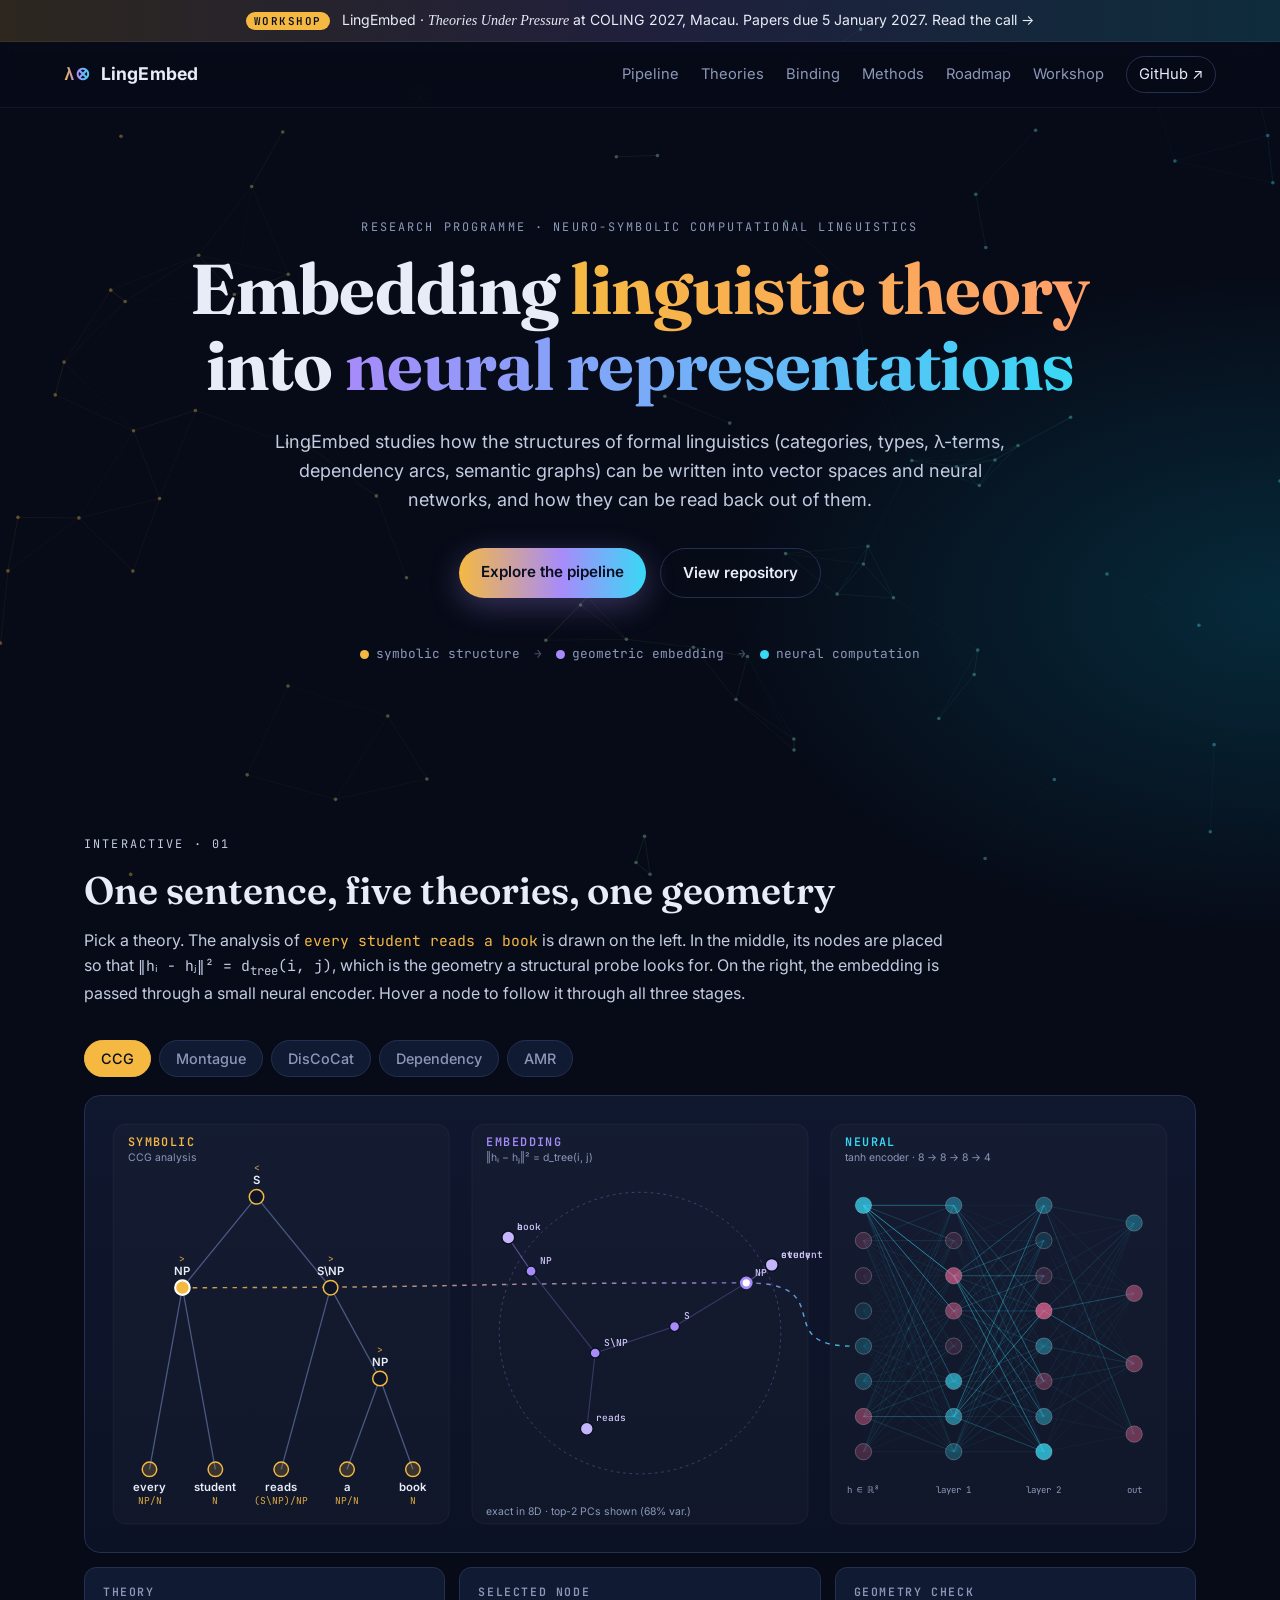
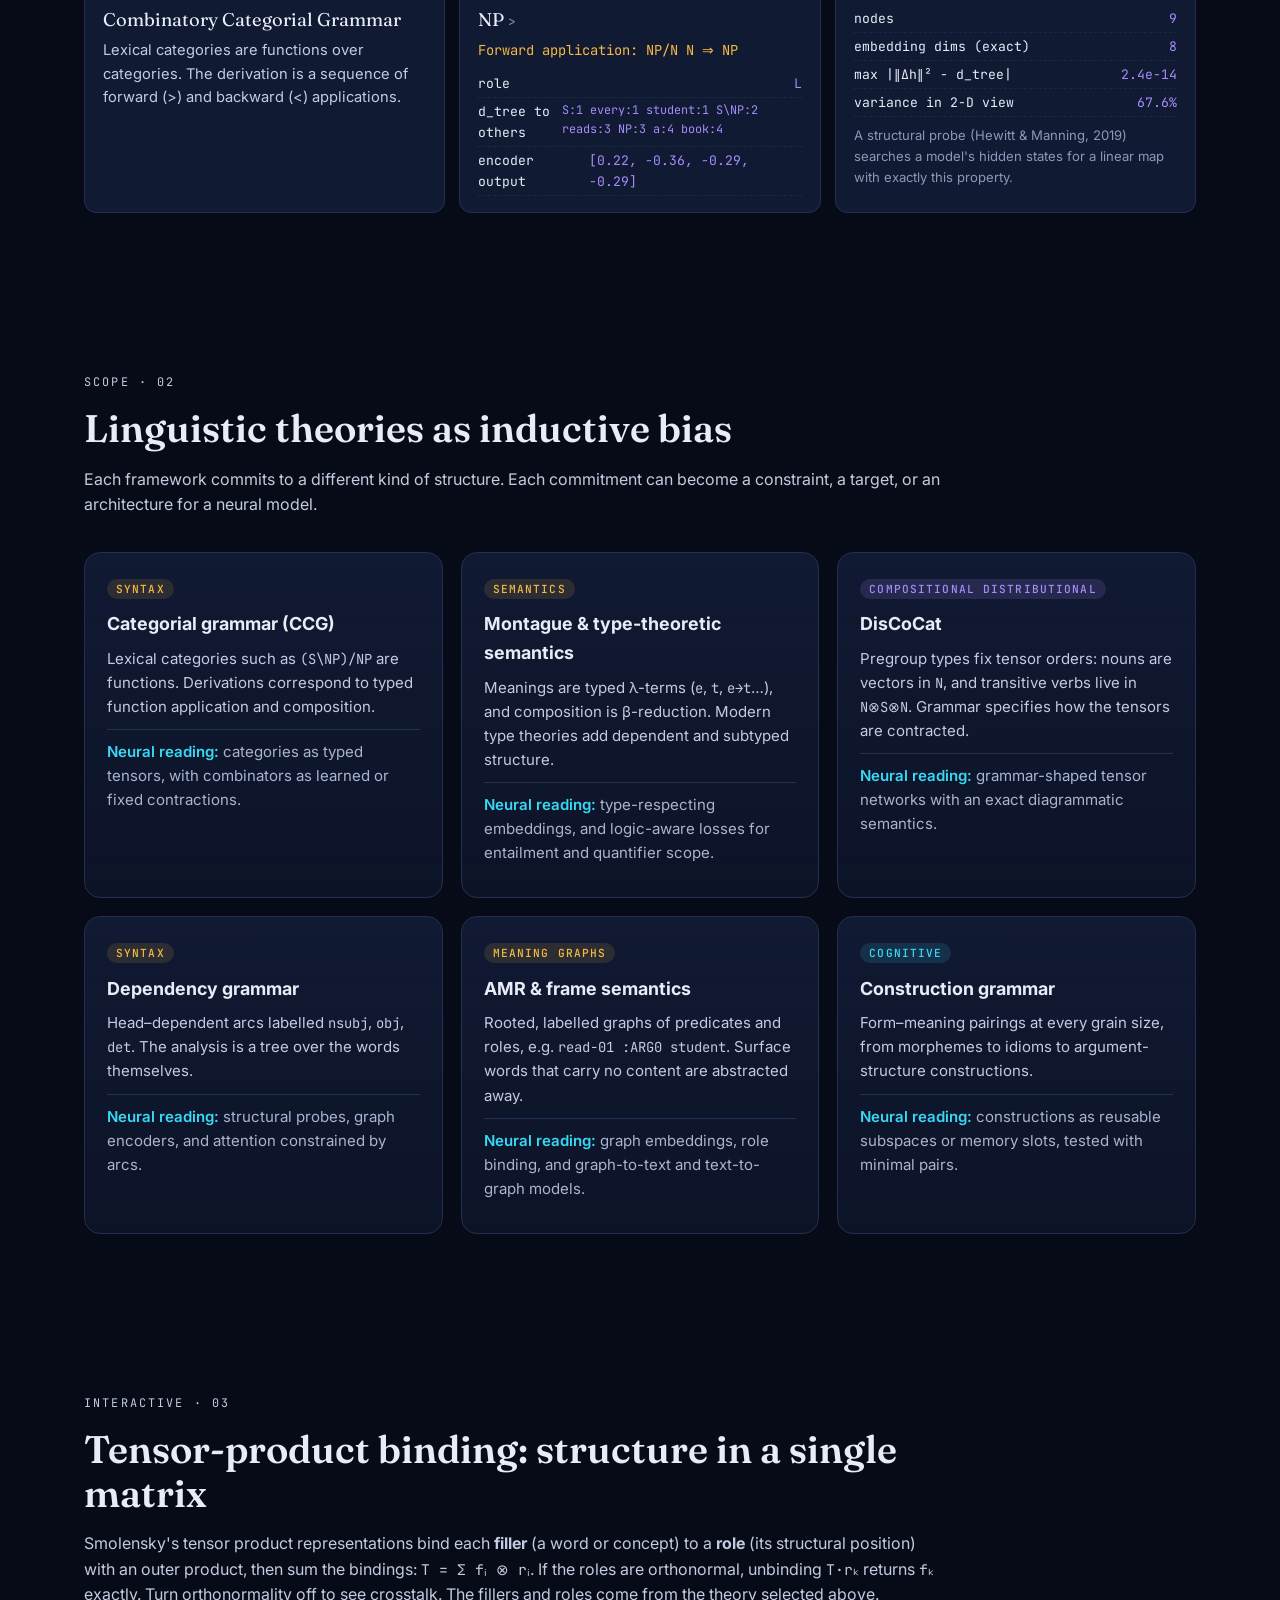
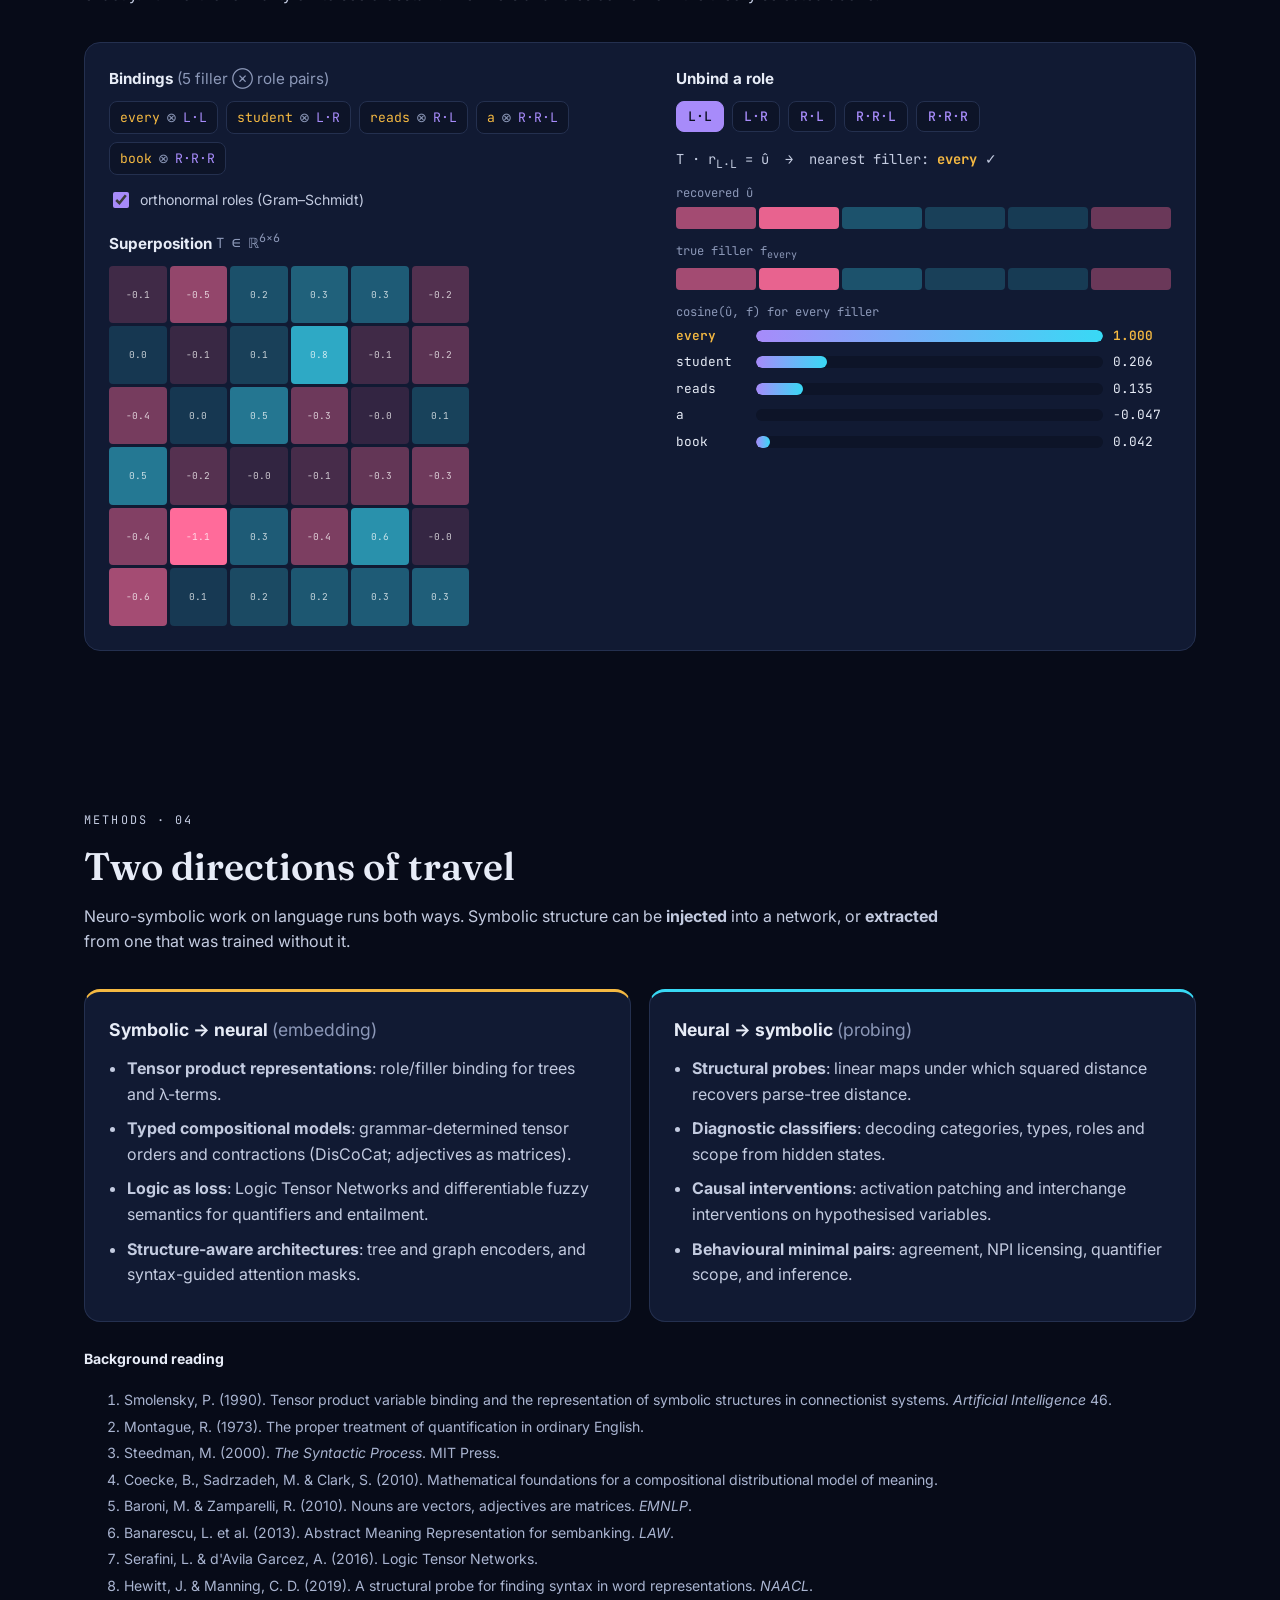
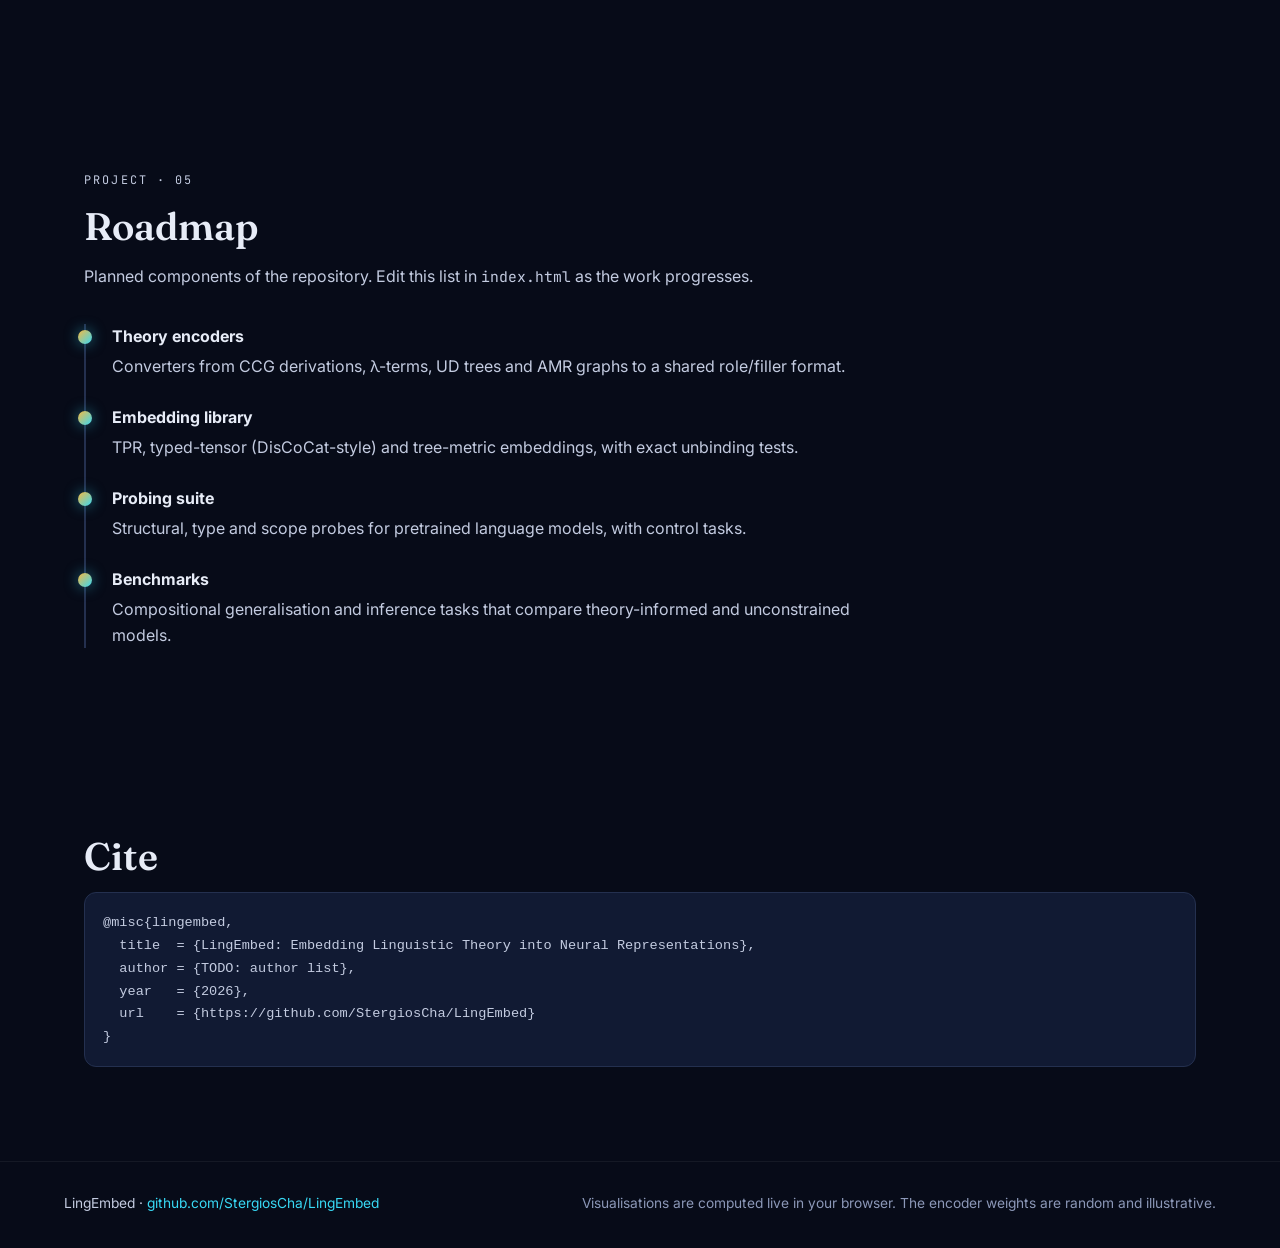
==== commit 56613ac7: "Research programme + COLING 2027 workshop banner" ====
--- a/index.html
+++ b/index.html
@@ -3,10 +3,10 @@
 <head>
   <meta charset="utf-8">
   <meta name="viewport" content="width=device-width, initial-scale=1">
-  <title>LingEmbed — Theories Under Pressure: Embedding Linguistic Frameworks in Neural Models</title>
-  <meta name="description" content="LingEmbed, a workshop in the ACL 2027 cycle: what happens when a linguistic framework is operationalized as a computational component inside a neural model, and can rival theories be compared this way?">
-  <meta property="og:title" content="LingEmbed — Theories Under Pressure">
-  <meta property="og:description" content="Embedding linguistic frameworks in neural models. First edition, ACL 2027 workshop cycle.">
+  <title>LingEmbed — Embedding linguistic theory into neural representations</title>
+  <meta name="description" content="LingEmbed: neuro-symbolic methods for embedding formal linguistic theories (categorial grammar, Montague semantics, DisCoCat, dependency grammar, AMR) into neural representations.">
+  <meta property="og:title" content="LingEmbed">
+  <meta property="og:description" content="Embedding linguistic theory into neural representations.">
   <link rel="preconnect" href="https://fonts.googleapis.com">
   <link rel="preconnect" href="https://fonts.gstatic.com" crossorigin>
   <link href="https://fonts.googleapis.com/css2?family=Fraunces:opsz,wght@9..144,500;9..144,700&family=Inter:wght@400;500;600;700&family=JetBrains+Mono:wght@400;500&display=swap" rel="stylesheet">
@@ -15,76 +15,53 @@
 <body>
   <canvas id="bg" aria-hidden="true"></canvas>
 
+  <a class="ws-banner" href="https://stergioscha.github.io/LingEmbed-workshop/"><span class="ws-tag">workshop</span> LingEmbed · <i>Theories Under Pressure</i> at COLING 2027, Macau. Papers due 5 January 2027. Read the call →</a>
   <header class="nav">
     <a class="brand" href="#top"><span class="brand-mark">λ⊗</span> LingEmbed</a>
     <nav>
-      <a href="#about">About</a>
-      <a href="#tracks">Tracks</a>
-      <a href="#contribute">Contribute</a>
-      <a href="#forum">Forum</a>
-      <a href="#dates">Dates</a>
-      <a href="#people">People</a>
-      <a class="btn-gh" href="#cfp">Call for papers</a>
+      <a href="#pipeline">Pipeline</a>
+      <a href="#theories">Theories</a>
+      <a href="#binding">Binding</a>
+      <a href="#methods">Methods</a>
+      <a href="#roadmap">Roadmap</a>
+      <a href="https://stergioscha.github.io/LingEmbed-workshop/">Workshop</a>
+      <a class="btn-gh" href="https://github.com/StergiosCha/LingEmbed" target="_blank" rel="noopener">GitHub ↗</a>
     </nav>
   </header>
 
   <main id="top">
     <!-- HERO -->
     <section class="hero">
-      <p class="eyebrow">workshop · ACL 2027 cycle · first edition</p>
-      <h1>Theories <span class="grad-sym">Under</span> <span class="grad-neu">Pressure</span></h1>
-      <p class="hero-sub">Embedding Linguistic Frameworks in Neural Models</p>
-      <p class="lede">What happens when a linguistic framework is built into a neural model as a working component? And can rival theories be compared this way?</p>
+      <p class="eyebrow">research programme · neuro-symbolic computational linguistics</p>
+      <h1>Embedding <span class="grad-sym">linguistic theory</span><br>into <span class="grad-neu">neural representations</span></h1>
+      <p class="lede">LingEmbed studies how the structures of formal linguistics (categories, types, λ-terms, dependency arcs, semantic graphs) can be written into vector spaces and neural networks, and how they can be read back out of them.</p>
       <div class="hero-cta">
-        <a class="btn primary" href="#cfp">Call for papers</a>
-        <a class="btn ghost" href="#dates">Important dates</a>
-      </div>
-      <div class="chips">
-        <span class="chip">one day · hybrid</span>
-        <span class="chip">archival &amp; non-archival</span>
-        <span class="chip">reviewing on START</span>
-        <span class="chip">venue &amp; dates: to be announced</span>
+        <a class="btn primary" href="#pipeline">Explore the pipeline</a>
+        <a class="btn ghost" href="https://github.com/StergiosCha/LingEmbed" target="_blank" rel="noopener">View repository</a>
       </div>
       <div class="hero-legend">
-        <span><i class="dot sym"></i>linguistic framework</span>
+        <span><i class="dot sym"></i>symbolic structure</span>
         <span class="arrow">→</span>
-        <span><i class="dot emb"></i>differentiable module</span>
+        <span><i class="dot emb"></i>geometric embedding</span>
         <span class="arrow">→</span>
-        <span><i class="dot neu"></i>tested under data pressure</span>
-      </div>
-    </section>
-
-    <!-- ABOUT -->
-    <section id="about" class="block">
-      <div class="block-head">
-        <p class="eyebrow">about · 01</p>
-        <h2>One question, two communities</h2>
-        <p>Neural language models are fluent but theory-blind. They make no explicit commitment to any account of syntax, semantics or pragmatics, and it is hard to tell whether a given linguistic structure does any work inside them. Decades of linguistic theory make exactly this structure explicit: Categorial Grammar, HPSG, Minimalism, Construction Grammar, Dynamic Syntax and type-theoretic semantics.</p>
-        <p>LingEmbed treats a linguistic theory as a <b>callable, parameterised, differentiable module</b> that competes under data pressure. No existing workshop puts this question first.</p>
-      </div>
-      <div class="two-col">
-        <div class="col neu-col">
-          <h3>For NLP</h3>
-          <p>Can structure derived from a theory make models more compositional, more sample-efficient, easier to verify, or easier to interpret?</p>
-        </div>
-        <div class="col sym-col">
-          <h3>For theoretical linguistics</h3>
-          <p>When two frameworks compete in the same network, which one earns its keep, and on which phenomena? This would give theory a large-scale empirical test beyond introspective judgements.</p>
-        </div>
+        <span><i class="dot neu"></i>neural computation</span>
       </div>
     </section>
 
     <!-- PIPELINE -->
-    <section id="frameworks" class="block">
-      <div class="block-head">
-        <p class="eyebrow">interactive · 02</p>
-        <h2>One sentence, six frameworks, one geometry</h2>
-        <p>Pick a framework. The analysis of <em class="mono">every student reads a book</em> is drawn on the left. In the middle, its nodes are placed so that <span class="mono">‖hᵢ − hⱼ‖² = d<sub>tree</sub>(i, j)</span>, which is the geometry a structural probe looks for. On the right, the result is passed through a small neural encoder. Hover a node to follow it through all three stages. This is an illustration of the question, not a proposed method.</p>
-      </div>
+    <section id="pipeline" class="block">
+      <div class="block-head">
+        <p class="eyebrow">interactive · 01</p>
+        <h2>One sentence, five theories, one geometry</h2>
+        <p>Pick a theory. The analysis of <em class="mono">every student reads a book</em> is drawn on the left. In the middle, its nodes are placed so that <span class="mono">‖hᵢ − hⱼ‖² = d<sub>tree</sub>(i, j)</span>, which is the geometry a structural probe looks for. On the right, the embedding is passed through a small neural encoder. Hover a node to follow it through all three stages.</p>
+      </div>
+
       <div class="tabs" id="theoryTabs" role="tablist"></div>
+
       <div class="viz-wrap">
-        <svg id="pipelineSvg" viewBox="0 0 1200 480" role="img" aria-label="A sentence analysed in six linguistic frameworks, embedded geometrically and passed to a neural encoder"></svg>
-      </div>
+        <svg id="pipelineSvg" viewBox="0 0 1200 480" role="img" aria-label="Pipeline from symbolic analysis to embedding to neural network"></svg>
+      </div>
+
       <div class="info-grid">
         <div class="info-card" id="infoTheory"></div>
         <div class="info-card" id="infoNode"></div>
@@ -92,83 +69,61 @@
       </div>
     </section>
 
-    <!-- TRACKS -->
-    <section id="tracks" class="block">
-      <div class="block-head">
-        <p class="eyebrow">tracks · 03</p>
-        <h2>Four tracks</h2>
+    <!-- THEORIES -->
+    <section id="theories" class="block">
+      <div class="block-head">
+        <p class="eyebrow">scope · 02</p>
+        <h2>Linguistic theories as inductive bias</h2>
+        <p>Each framework commits to a different kind of structure. Each commitment can become a constraint, a target, or an architecture for a neural model.</p>
       </div>
       <div class="cards">
         <article class="card">
-          <div class="card-tag sym">track 1</div>
-          <h3>Grammars and theories as modules</h3>
-          <p>Full or partial implementations of the frameworks above as differentiable, callable components, and schemes for compiling a theory into tensors.</p>
-        </article>
-        <article class="card">
-          <div class="card-tag emb">track 2</div>
-          <h3>Probing for theory</h3>
-          <p>Tests of whether pretrained models encode the structure a theory predicts (constituency, dependency, type structure, scope), and of how that structure is spread across the representation.</p>
-        </article>
-        <article class="card">
-          <div class="card-tag neu">track 3</div>
-          <h3>Theory competition and evaluation</h3>
-          <p>Rival frameworks placed in the same network and measured on which helps where. This includes benchmarks and cognitive tests of whether an embedded theory produces human-like processing, not only a task gain.</p>
-        </article>
-        <article class="card">
-          <div class="card-tag sym">track 4</div>
-          <h3>Enabling resources and negative results</h3>
-          <p>Treebanks, meaning representations, formalisms, and honest reports of what does not work yet.</p>
-        </article>
-      </div>
-    </section>
-
-    <!-- LADDER -->
-    <section id="contribute" class="block">
-      <div class="block-head">
-        <p class="eyebrow">scope · 04</p>
-        <h2>A laddered call: four ways in</h2>
-        <p>A call that asked only for complete framework implementations would draw very few papers, because few groups in any framework can compile a broad-coverage grammar into a differentiable module. Embedding a whole grammar is therefore not an entry requirement. Theoretical linguists can take part without a GPU, and ML researchers can take part without committing to a framework. <b>All four rungs are reviewed as full contributions.</b></p>
-      </div>
-      <div class="ladder">
-        <div class="rung r4"><span class="rung-n">4</span><div><h4>Complete implementations</h4><p>A framework compiled as a whole into a differentiable component. This is what the workshop exists to make more common.</p></div></div>
-        <div class="rung r3"><span class="rung-n">3</span><div><h4>Partial or phenomenon-scoped implementations</h4><p>One construction, one phenomenon, or one fragment of a grammar, built into a model.</p></div></div>
-        <div class="rung r2"><span class="rung-n">2</span><div><h4>Theory-committed probing</h4><p>Nothing is compiled. A named theory's predictions are tested against what a pretrained model encodes.</p></div></div>
-        <div class="rung r1"><span class="rung-n">1</span><div><h4>Enabling resources and negative results</h4><p>Where most of the community already works, and where a first edition can expect most submissions. Negative results are explicitly welcome.</p></div></div>
-      </div>
-    </section>
-
-    <!-- FORUM -->
-    <section id="forum" class="block">
-      <div class="block-head">
-        <p class="eyebrow">format · 05</p>
-        <h2>Papers, plus a shared-task design forum</h2>
-        <p>The workshop has two outputs: a paper programme, and the design of a shared task, built together with the community rather than imposed in advance. <b>There is no shared task in the first edition.</b> The natural task ("compile your framework and compete") cannot be run yet. Broad-coverage implementations are few. A two-month prototype cannot be compared fairly with decades of engineering in another framework. Any measured difference would therefore reflect how mature an implementation is, not how adequate the theory is. A leaderboard whose numbers cannot support the claim they appear to make would damage the very comparison this workshop exists to enable.</p>
-      </div>
-      <div class="two-col">
-        <div class="col emb-col">
-          <h3>The closing forum asks</h3>
-          <ul>
-            <li>What would count as evidence that a theory helps?</li>
-            <li>Which comparisons can be identified, and what must be held fixed across frameworks?</li>
-            <li>Which phenomena already have evaluation data and human processing measures?</li>
-            <li>Which formats are realistic for the community that actually turns up?</li>
-          </ul>
-        </div>
-        <div class="col neu-col">
-          <h3>Short task-design contributions</h3>
-          <p>To keep the forum concrete, the call invites short task-design contributions alongside regular papers. These can be desiderata, pilot studies, candidate evaluation items, or feasibility analyses of earlier shared tasks. They are reviewed like any other submission and seed the discussion.</p>
-          <p class="muted-p"><b>Output:</b> a community blueprint, written up as a co-authored report with every contributor credited. It will set out the task's format, target phenomena, data, metrics and division of labour. The second edition's shared task will be built on it.</p>
-        </div>
+          <div class="card-tag sym">syntax</div>
+          <h3>Categorial grammar (CCG)</h3>
+          <p>Lexical categories such as <span class="mono">(S\NP)/NP</span> are functions. Derivations correspond to typed function application and composition.</p>
+          <p class="card-neural"><b>Neural reading:</b> categories as typed tensors, with combinators as learned or fixed contractions.</p>
+        </article>
+        <article class="card">
+          <div class="card-tag sym">semantics</div>
+          <h3>Montague &amp; type-theoretic semantics</h3>
+          <p>Meanings are typed λ-terms (<span class="mono">e</span>, <span class="mono">t</span>, <span class="mono">e→t</span>…), and composition is β-reduction. Modern type theories add dependent and subtyped structure.</p>
+          <p class="card-neural"><b>Neural reading:</b> type-respecting embeddings, and logic-aware losses for entailment and quantifier scope.</p>
+        </article>
+        <article class="card">
+          <div class="card-tag emb">compositional distributional</div>
+          <h3>DisCoCat</h3>
+          <p>Pregroup types fix tensor orders: nouns are vectors in <span class="mono">N</span>, and transitive verbs live in <span class="mono">N⊗S⊗N</span>. Grammar specifies how the tensors are contracted.</p>
+          <p class="card-neural"><b>Neural reading:</b> grammar-shaped tensor networks with an exact diagrammatic semantics.</p>
+        </article>
+        <article class="card">
+          <div class="card-tag sym">syntax</div>
+          <h3>Dependency grammar</h3>
+          <p>Head–dependent arcs labelled <span class="mono">nsubj</span>, <span class="mono">obj</span>, <span class="mono">det</span>. The analysis is a tree over the words themselves.</p>
+          <p class="card-neural"><b>Neural reading:</b> structural probes, graph encoders, and attention constrained by arcs.</p>
+        </article>
+        <article class="card">
+          <div class="card-tag sym">meaning graphs</div>
+          <h3>AMR &amp; frame semantics</h3>
+          <p>Rooted, labelled graphs of predicates and roles, e.g. <span class="mono">read-01 :ARG0 student</span>. Surface words that carry no content are abstracted away.</p>
+          <p class="card-neural"><b>Neural reading:</b> graph embeddings, role binding, and graph-to-text and text-to-graph models.</p>
+        </article>
+        <article class="card">
+          <div class="card-tag neu">cognitive</div>
+          <h3>Construction grammar</h3>
+          <p>Form–meaning pairings at every grain size, from morphemes to idioms to argument-structure constructions.</p>
+          <p class="card-neural"><b>Neural reading:</b> constructions as reusable subspaces or memory slots, tested with minimal pairs.</p>
+        </article>
       </div>
     </section>
 
     <!-- BINDING -->
     <section id="binding" class="block">
       <div class="block-head">
-        <p class="eyebrow">interactive · 06</p>
-        <h2>Theory-to-tensor compilation, in miniature</h2>
-        <p>One of the oldest ways to put structure into vectors is Smolensky's tensor product representation. Each <b>filler</b> (a word) is bound to a <b>role</b> (its position in the framework selected above) with an outer product, and the bindings are summed: <span class="mono">T = Σ fᵢ ⊗ rᵢ</span>. With orthonormal roles, unbinding <span class="mono">T·rₖ</span> returns <span class="mono">fₖ</span> exactly. Turn orthonormality off to see crosstalk. In Categorial Grammar the roles are tree positions, in Construction Grammar they are construction slots, and in Dynamic Syntax they are tree-node addresses.</p>
-      </div>
+        <p class="eyebrow">interactive · 03</p>
+        <h2>Tensor-product binding: structure in a single matrix</h2>
+        <p>Smolensky's tensor product representations bind each <b>filler</b> (a word or concept) to a <b>role</b> (its structural position) with an outer product, then sum the bindings: <span class="mono">T = Σ fᵢ ⊗ rᵢ</span>. If the roles are orthonormal, unbinding <span class="mono">T·rₖ</span> returns <span class="mono">fₖ</span> exactly. Turn orthonormality off to see crosstalk. The fillers and roles come from the theory selected above.</p>
+      </div>
+
       <div class="binding">
         <div class="binding-left">
           <h4>Bindings <span class="muted" id="bindCount"></span></h4>
@@ -185,134 +140,78 @@
       </div>
     </section>
 
-    <!-- CFP -->
-    <section id="cfp" class="block">
-      <div class="block-head">
-        <p class="eyebrow">call for papers · 07</p>
-        <h2>Submissions</h2>
-        <p>We invite work on any of the four tracks and at any rung of the ladder.</p>
-      </div>
-      <div class="cards">
-        <article class="card"><div class="card-tag sym">archival</div><h3>Long and short papers</h3><p>Original work, published in the workshop proceedings.</p></article>
-        <article class="card"><div class="card-tag emb">non-archival</div><h3>Cross-submissions</h3><p>Work under review or published elsewhere, presented for discussion.</p></article>
-        <article class="card"><div class="card-tag neu">position</div><h3>Position papers</h3><p>Arguments about what embedding a theory should mean, and how theories should be compared.</p></article>
-        <article class="card"><div class="card-tag sym">forum</div><h3>Task-design contributions</h3><p>Short pieces that seed the closing forum: desiderata, pilots, candidate items and feasibility analyses.</p></article>
-      </div>
-      <div class="facts">
-        <div class="kv"><span>reviewing platform</span><span>START</span></div>
-        <div class="kv"><span>submission route</span><span>direct submissions only (no ACL Rolling Review)</span></div>
-        <div class="kv"><span>format and page limits</span><span>announced with the call</span></div>
-        <div class="kv"><span>submission link</span><span>to be announced</span></div>
-      </div>
-    </section>
-
-    <!-- POSITIONING -->
-    <section id="positioning" class="block">
-      <div class="block-head">
-        <p class="eyebrow">context · 08</p>
-        <h2>How LingEmbed relates to neighbouring venues</h2>
-        <p>LingEmbed's object is narrow by design: one operation, in one direction. A theory is compiled into a differentiable component and tested under data pressure, and the results are compared across frameworks.</p>
-      </div>
-      <div class="table-wrap">
-        <table class="pos">
-          <thead><tr><th>Venue</th><th>Its object</th><th>LingEmbed's object</th></tr></thead>
-          <tbody>
-            <tr><td>NALOMA</td><td>logic and machine learning, at the level of inference</td><td>the grammar as a computational component</td></tr>
-            <tr><td>BlackboxNLP</td><td>probing, without commitment to a theory</td><td>probing that tests a named theory's predictions</td></tr>
-            <tr><td>GenBench</td><td>compositional generalisation, measured behaviourally</td><td>whether theory-derived structure is what produces it</td></tr>
-            <tr><td>BriGap, ILFC</td><td>the relation between formal and computational linguistics, in both directions</td><td>one direction, and comparison between frameworks</td></tr>
-          </tbody>
-        </table>
-      </div>
-    </section>
-
-    <!-- DATES -->
-    <section id="dates" class="block">
-      <div class="block-head">
-        <p class="eyebrow">dates · 09</p>
-        <h2>Important dates</h2>
-        <p>The host conference, venue and dates will be announced here. All deadlines are 23:59 Anywhere on Earth.</p>
-      </div>
-      <div class="dates">
-        <div class="date-row"><span>Call for papers</span><b>TBA</b></div>
-        <div class="date-row"><span>Submission deadline</span><b>TBA</b></div>
-        <div class="date-row"><span>Notification of acceptance</span><b>TBA</b></div>
-        <div class="date-row"><span>Camera-ready</span><b>TBA</b></div>
-        <div class="date-row"><span>Workshop (one day, hybrid)</span><b>TBA</b></div>
-      </div>
-      <p class="note">Invited speaker: to be announced.</p>
-    </section>
-
-    <!-- PEOPLE -->
-    <section id="people" class="block">
-      <div class="block-head">
-        <p class="eyebrow">people · 10</p>
-        <h2>Organisers</h2>
+    <!-- METHODS -->
+    <section id="methods" class="block">
+      <div class="block-head">
+        <p class="eyebrow">methods · 04</p>
+        <h2>Two directions of travel</h2>
+        <p>Neuro-symbolic work on language runs both ways. Symbolic structure can be <b>injected</b> into a network, or <b>extracted</b> from one that was trained without it.</p>
       </div>
       <div class="two-col">
-        <div class="col person">
-          <h3>Stergios Chatzikyriakidis</h3>
-          <p class="aff">University of Crete</p>
-          <p>Type-theoretic semantics, interactive theorem proving for natural language inference, and neurosymbolic NLP. Program Chair and Local Chair of IWCS 2019. Co-editor of the proceedings of NALOMA III (2022) and of the 4th Natural Logic Meets Machine Learning workshop (2023). Co-chair of PaM 2020. Co-organiser of CoNLI 2017 and of the CSTFRS series (IWCS 2019, ESSLLI 2021).</p>
-        </div>
-        <div class="col person">
-          <h3>Emmanuele Chersoni</h3>
-          <p class="aff">The Hong Kong Polytechnic University</p>
-          <p>Semantic and cognitive analysis of language models, and their evaluation against human language-processing data. Organiser of the CMCL workshop series (2019–2022) and of CogALex (2020, 2022, 2024). Workshop Chair at EACL 2025, and Program Chair of PACLIC 2023 and 2025.</p>
-        </div>
-      </div>
-
-      <div class="block-head" style="margin-top:56px">
-        <h2>Program committee</h2>
-        <p>Confirmed so far. The committee is growing as replies arrive and will be balanced for gender, region and career stage.</p>
-      </div>
-      <div class="pc" id="pcGrid">
-        <div><b>Lasha Abzianidze</b><span>natural logic, theorem proving for inference</span></div>
-        <div><b>Maxime Amblard</b><span>formal syntax and semantics, discourse</span></div>
-        <div><b>Marianna Apidianaki</b><span>lexical semantics, interpreting model representations</span></div>
-        <div><b>Giosuè Baggio</b><span>neurolinguistics, semantic processing</span></div>
-        <div><b>Philippe Blache</b><span>syntax, Property Grammars</span></div>
-        <div><b>Cristiano Chesi</b><span>Minimalist syntax and its implementation</span></div>
-        <div><b>Yan Cong</b><span>formal semantics and pragmatics, LLM evaluation</span></div>
-        <div><b>Robin Cooper</b><span>Type Theory with Records</span></div>
-        <div><b>Valeria de Paiva</b><span>logic, category theory, inference</span></div>
-        <div><b>Yu-yin Hsu</b><span>syntax–prosody, experimental syntax</span></div>
-        <div><b>Elisabetta Jezek</b><span>lexical semantics, argument structure</span></div>
-        <div><b>Konstantinos Kogkalidis</b><span>categorial grammar as proof, neurosymbolic parsing</span></div>
-        <div><b>Alessandro Lenci</b><span>distributional semantics, compositionality</span></div>
-        <div><b>Ludovica Pannitto</b><span>usage-based and construction grammar, acquisition</span></div>
-        <div><b>Sandro Pezzelle</b><span>probing and evaluation of (multimodal) LMs</span></div>
-        <div><b>Jakob Prange</b><span>syntactic and semantic representation, parsing</span></div>
-        <div><b>He Zhou</b><span>treebanking, dependency parsing</span></div>
-      </div>
-    </section>
-
-    <!-- INCLUSION -->
-    <section id="inclusion" class="block">
-      <div class="block-head">
-        <p class="eyebrow">participation · 11</p>
-        <h2>Hybrid by default</h2>
-        <p>The organising team spans Europe and East Asia, so hybrid delivery is how it already works.</p>
-      </div>
-      <div class="cards">
-        <article class="card"><h3>Remote on equal terms</h3><p>Pre-recorded talks, live Q&amp;A blocks timed for several regions, a persistent virtual poster session, captioned keynotes, and low-cost or free virtual participation.</p></article>
-        <article class="card"><h3>Co-authoring the blueprint</h3><p>Task-design contributions are circulated in advance, so remote participants co-author the blueprint on equal terms.</p></article>
-        <article class="card"><h3>Mentoring</h3><p>Light-touch mentoring for first-time student authors, including theoretical linguists who are new to neural modelling.</p></article>
-      </div>
-    </section>
-
-    <!-- CONTACT -->
-    <section id="contact" class="block cite">
-      <h2>Contact</h2>
-      <p>Write to the organisers:
-        <a href="mailto:stergios.chatzikyriakidis@uoc.gr">stergios.chatzikyriakidis@uoc.gr</a> ·
-        <a href="mailto:emmanuele.chersoni@polyu.edu.hk">emmanuele.chersoni@polyu.edu.hk</a></p>
+        <div class="col sym-col">
+          <h3>Symbolic → neural <span class="muted">(embedding)</span></h3>
+          <ul>
+            <li><b>Tensor product representations</b>: role/filler binding for trees and λ-terms.</li>
+            <li><b>Typed compositional models</b>: grammar-determined tensor orders and contractions (DisCoCat; adjectives as matrices).</li>
+            <li><b>Logic as loss</b>: Logic Tensor Networks and differentiable fuzzy semantics for quantifiers and entailment.</li>
+            <li><b>Structure-aware architectures</b>: tree and graph encoders, and syntax-guided attention masks.</li>
+          </ul>
+        </div>
+        <div class="col neu-col">
+          <h3>Neural → symbolic <span class="muted">(probing)</span></h3>
+          <ul>
+            <li><b>Structural probes</b>: linear maps under which squared distance recovers parse-tree distance.</li>
+            <li><b>Diagnostic classifiers</b>: decoding categories, types, roles and scope from hidden states.</li>
+            <li><b>Causal interventions</b>: activation patching and interchange interventions on hypothesised variables.</li>
+            <li><b>Behavioural minimal pairs</b>: agreement, NPI licensing, quantifier scope, and inference.</li>
+          </ul>
+        </div>
+      </div>
+
+      <div class="refs">
+        <h4>Background reading</h4>
+        <ol>
+          <li>Smolensky, P. (1990). Tensor product variable binding and the representation of symbolic structures in connectionist systems. <i>Artificial Intelligence</i> 46.</li>
+          <li>Montague, R. (1973). The proper treatment of quantification in ordinary English.</li>
+          <li>Steedman, M. (2000). <i>The Syntactic Process</i>. MIT Press.</li>
+          <li>Coecke, B., Sadrzadeh, M. &amp; Clark, S. (2010). Mathematical foundations for a compositional distributional model of meaning.</li>
+          <li>Baroni, M. &amp; Zamparelli, R. (2010). Nouns are vectors, adjectives are matrices. <i>EMNLP</i>.</li>
+          <li>Banarescu, L. et al. (2013). Abstract Meaning Representation for sembanking. <i>LAW</i>.</li>
+          <li>Serafini, L. &amp; d'Avila Garcez, A. (2016). Logic Tensor Networks.</li>
+          <li>Hewitt, J. &amp; Manning, C. D. (2019). A structural probe for finding syntax in word representations. <i>NAACL</i>.</li>
+        </ol>
+      </div>
+    </section>
+
+    <!-- ROADMAP -->
+    <section id="roadmap" class="block">
+      <div class="block-head">
+        <p class="eyebrow">project · 05</p>
+        <h2>Roadmap</h2>
+        <p>Planned components of the repository. Edit this list in <span class="mono">index.html</span> as the work progresses.</p>
+      </div>
+      <div class="timeline">
+        <div class="tl-item"><span class="tl-dot"></span><div><h4>Theory encoders</h4><p>Converters from CCG derivations, λ-terms, UD trees and AMR graphs to a shared role/filler format.</p></div></div>
+        <div class="tl-item"><span class="tl-dot"></span><div><h4>Embedding library</h4><p>TPR, typed-tensor (DisCoCat-style) and tree-metric embeddings, with exact unbinding tests.</p></div></div>
+        <div class="tl-item"><span class="tl-dot"></span><div><h4>Probing suite</h4><p>Structural, type and scope probes for pretrained language models, with control tasks.</p></div></div>
+        <div class="tl-item"><span class="tl-dot"></span><div><h4>Benchmarks</h4><p>Compositional generalisation and inference tasks that compare theory-informed and unconstrained models.</p></div></div>
+      </div>
+    </section>
+
+    <section class="block cite">
+      <h2>Cite</h2>
+<pre class="bib"><code>@misc{lingembed,
+  title  = {LingEmbed: Embedding Linguistic Theory into Neural Representations},
+  author = {TODO: author list},
+  year   = {2026},
+  url    = {https://github.com/StergiosCha/LingEmbed}
+}</code></pre>
     </section>
   </main>
 
   <footer>
-    <span>LingEmbed · Theories Under Pressure · <a href="https://github.com/StergiosCha/LingEmbed">github.com/StergiosCha/LingEmbed</a></span>
-    <span class="muted">The visualisations are computed live in your browser. Encoder weights are random and only illustrative.</span>
+    <span>LingEmbed · <a href="https://github.com/StergiosCha/LingEmbed">github.com/StergiosCha/LingEmbed</a></span>
+    <span class="muted">Visualisations are computed live in your browser. The encoder weights are random and illustrative.</span>
   </footer>
 
   <script src="assets/app.js"></script>
--- a/assets/style.css
+++ b/assets/style.css
@@ -154,41 +154,8 @@
   html{scroll-behavior:auto}
 }
 
-/* ---------- workshop page ---------- */
-.hero-sub{font-family:var(--serif);font-size:clamp(1.25rem,2.4vw,1.7rem);color:#d9def0;margin:-6px 0 22px}
-.chips{display:flex;gap:10px;justify-content:center;flex-wrap:wrap;margin-top:28px}
-.chip{font:500 .78rem var(--mono);color:#c3cbe0;border:1px solid var(--line);background:rgba(17,26,51,.6);padding:6px 12px;border-radius:999px}
-.block-head p + p{margin-top:.8em}
-.col p{color:#c3cbe0;margin:0 0 10px}
-.emb-col{border-top:3px solid var(--emb)}
-.muted-p{color:#a9b4d0!important;font-size:.92rem}
-.ladder{display:flex;flex-direction:column;gap:12px;max-width:900px}
-.rung{display:flex;gap:18px;align-items:flex-start;background:var(--panel);border:1px solid var(--line);border-radius:14px;padding:18px 20px;position:relative}
-.rung h4{margin:0 0 4px;font-size:1.02rem}
-.rung p{margin:0;color:#c3cbe0;font-size:.94rem}
-.rung-n{flex:0 0 40px;height:40px;border-radius:12px;display:flex;align-items:center;justify-content:center;font:700 1.1rem var(--mono);color:#0a0f20}
-.r4{margin-left:0}.r3{margin-left:4%}.r2{margin-left:8%}.r1{margin-left:12%}
-.r4 .rung-n{background:var(--neu)}.r3 .rung-n{background:var(--emb)}.r2 .rung-n{background:#d9a3f5}.r1 .rung-n{background:var(--sym)}
-.facts{margin-top:22px;background:var(--panel);border:1px solid var(--line);border-radius:12px;padding:14px 18px;max-width:900px}
-.facts .kv{font-size:.88rem;padding:7px 0}
-.facts .kv span:last-child{color:var(--text);text-align:right}
-.table-wrap{overflow-x:auto;border:1px solid var(--line);border-radius:14px;background:var(--panel)}
-table.pos{width:100%;border-collapse:collapse;font-size:.94rem}
-table.pos th{font:600 .72rem var(--mono);letter-spacing:.12em;text-transform:uppercase;color:var(--muted);text-align:left;padding:14px 18px;border-bottom:1px solid var(--line)}
-table.pos td{padding:14px 18px;border-bottom:1px solid rgba(255,255,255,.05);color:#c3cbe0;vertical-align:top}
-table.pos tr:last-child td{border-bottom:0}
-table.pos td:first-child{font-weight:600;color:var(--text);white-space:nowrap}
-table.pos td:last-child{color:var(--neu)}
-.dates{max-width:700px;background:var(--panel);border:1px solid var(--line);border-radius:14px;overflow:hidden}
-.date-row{display:flex;justify-content:space-between;padding:14px 20px;border-bottom:1px solid rgba(255,255,255,.05)}
-.date-row:last-child{border-bottom:0}
-.date-row b{font-family:var(--mono);color:var(--sym);font-weight:500}
-.note{color:var(--muted);margin-top:16px}
-.person h3{margin-bottom:2px}
-.aff{font:500 .82rem var(--mono)!important;color:var(--emb)!important;margin-bottom:12px!important}
-.pc{display:grid;grid-template-columns:repeat(auto-fill,minmax(250px,1fr));gap:10px}
-.pc div{background:var(--panel);border:1px solid var(--line);border-radius:10px;padding:12px 14px;transition:border-color .2s}
-.pc div:hover{border-color:#3b4b78}
-.pc b{display:block;font-weight:600;font-size:.95rem}
-.pc span{display:block;color:var(--muted);font-size:.82rem;margin-top:2px}
-@media (max-width:900px){.r3,.r2,.r1{margin-left:0}}
+/* workshop banner */
+.ws-banner{display:block;text-align:center;padding:9px 5vw;font-size:.88rem;color:#e7ecf7;background:linear-gradient(90deg,rgba(245,185,66,.16),rgba(167,139,250,.16),rgba(56,217,245,.16));border-bottom:1px solid rgba(255,255,255,.06)}
+.ws-banner:hover{text-decoration:none;color:#fff}
+.ws-banner i{font-family:var(--serif);font-style:italic}
+.ws-tag{font:600 .68rem var(--mono);letter-spacing:.14em;text-transform:uppercase;background:var(--sym);color:#0a0f20;padding:2px 8px;border-radius:999px;margin-right:8px}
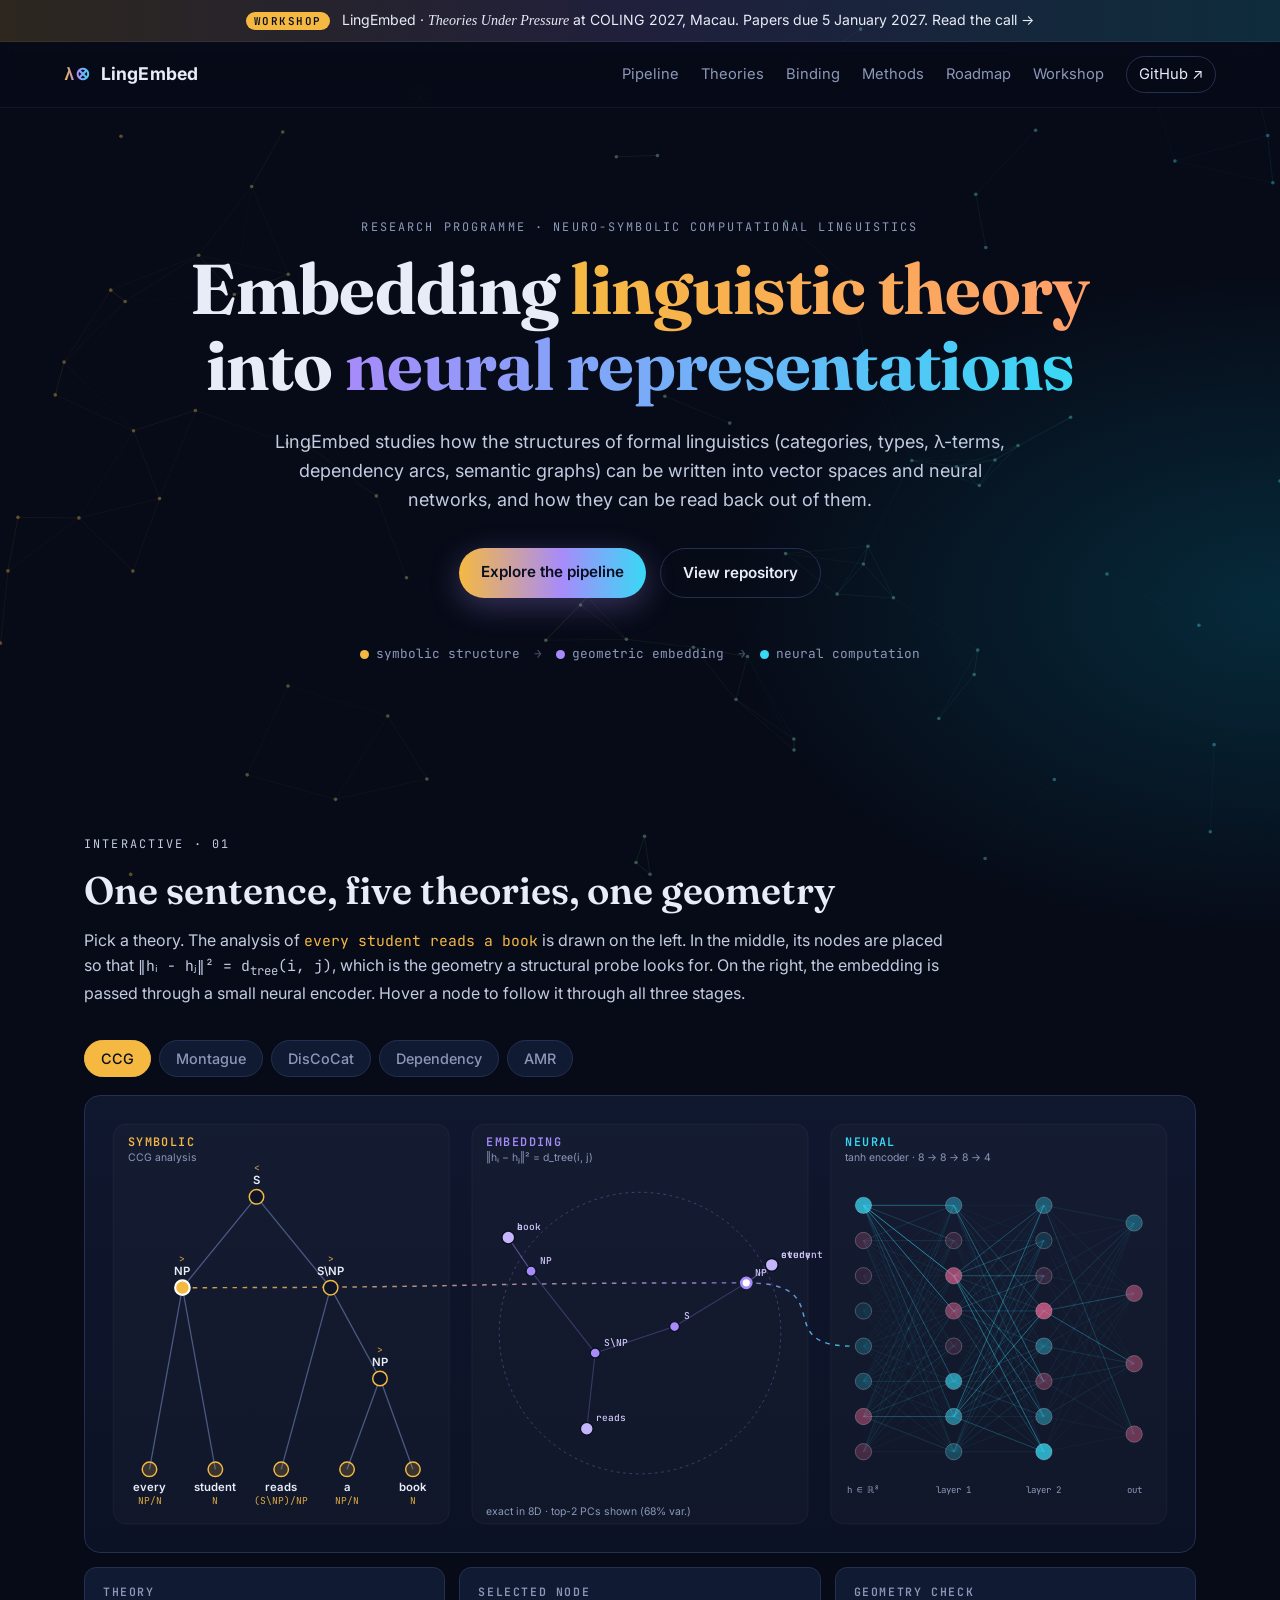
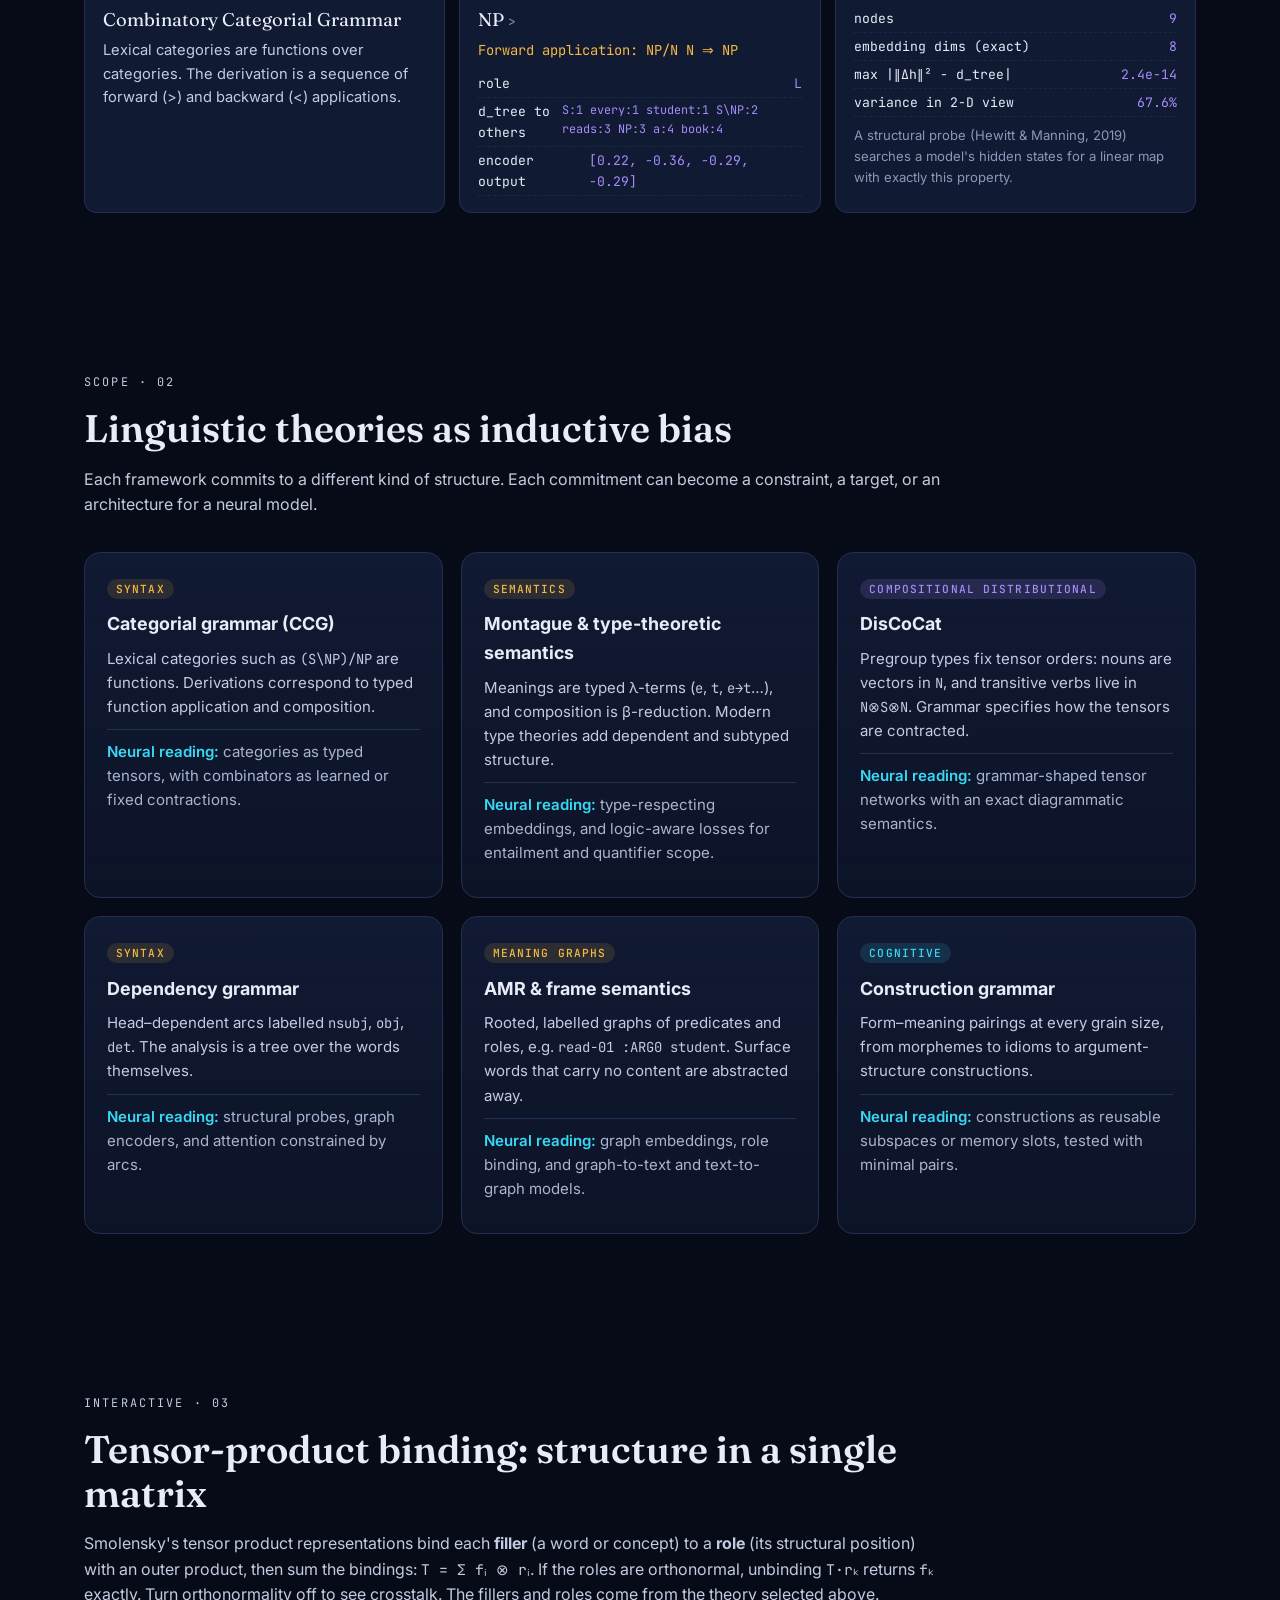
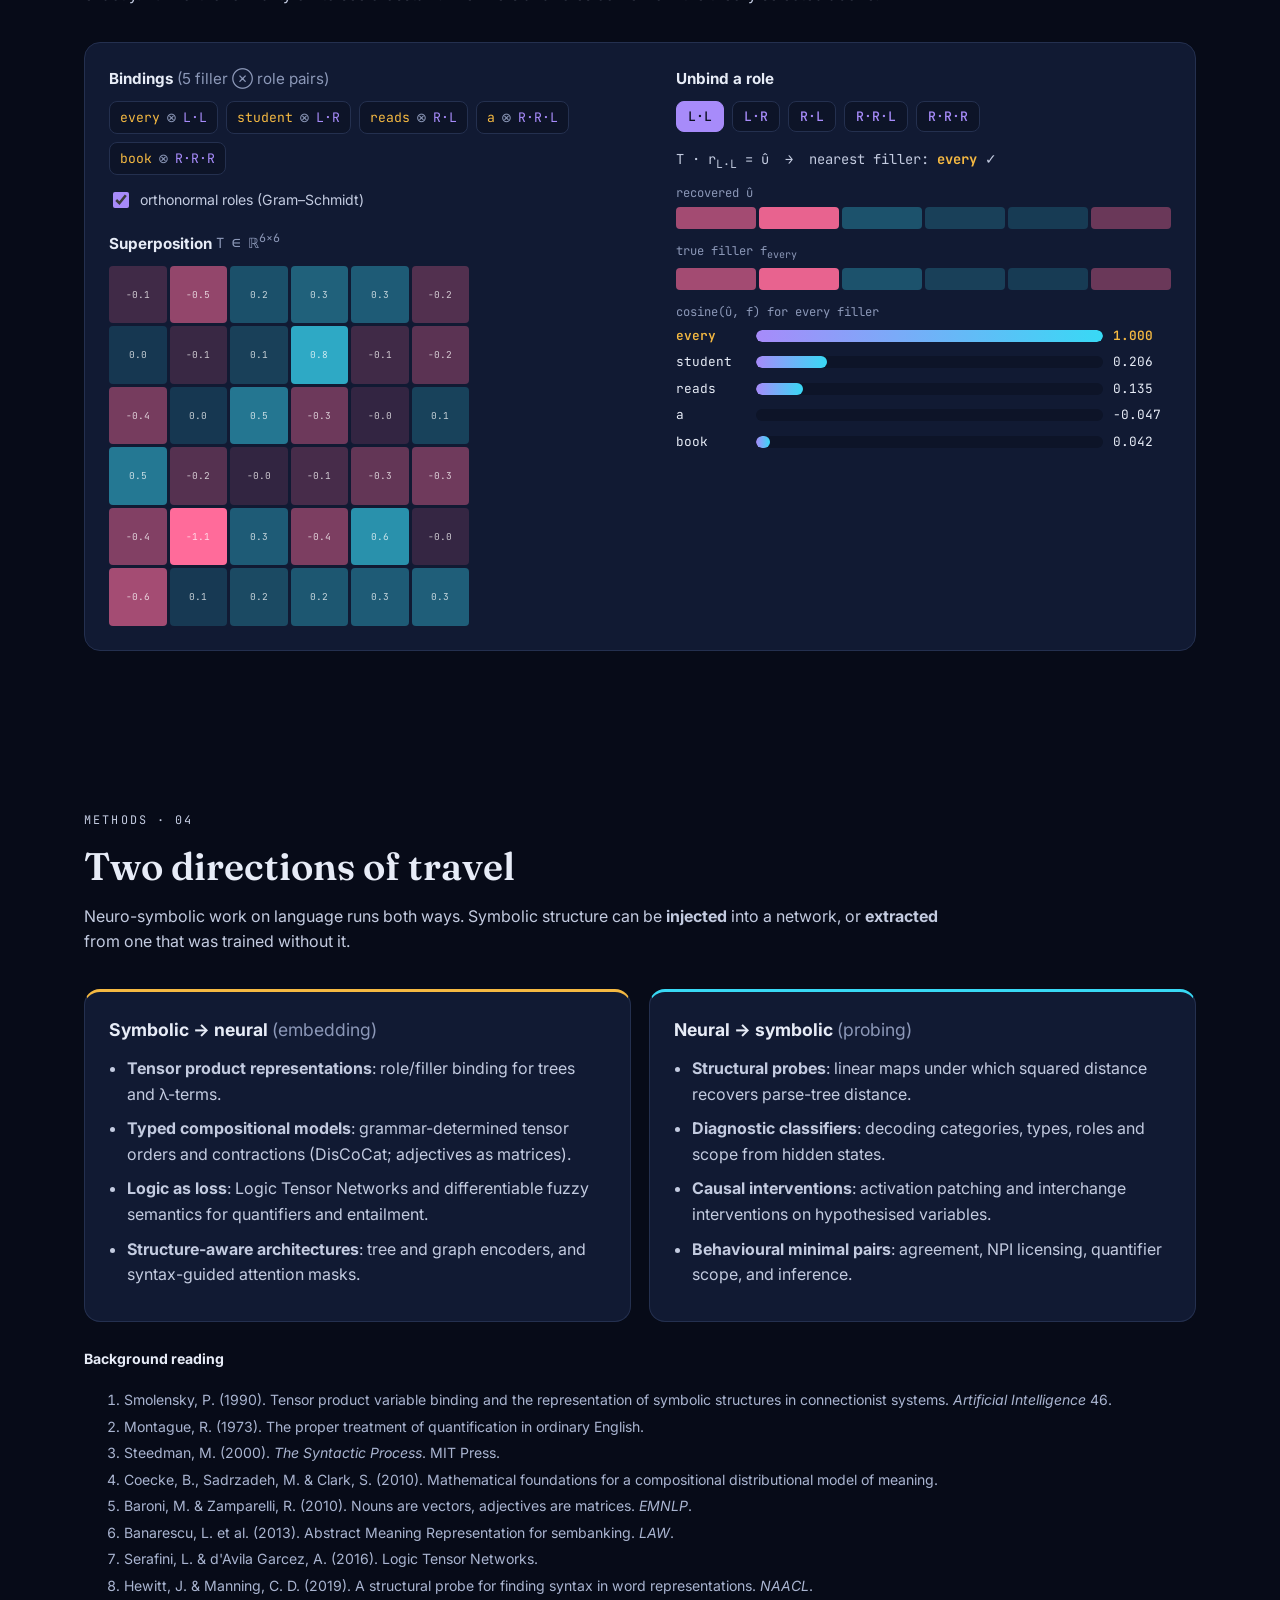
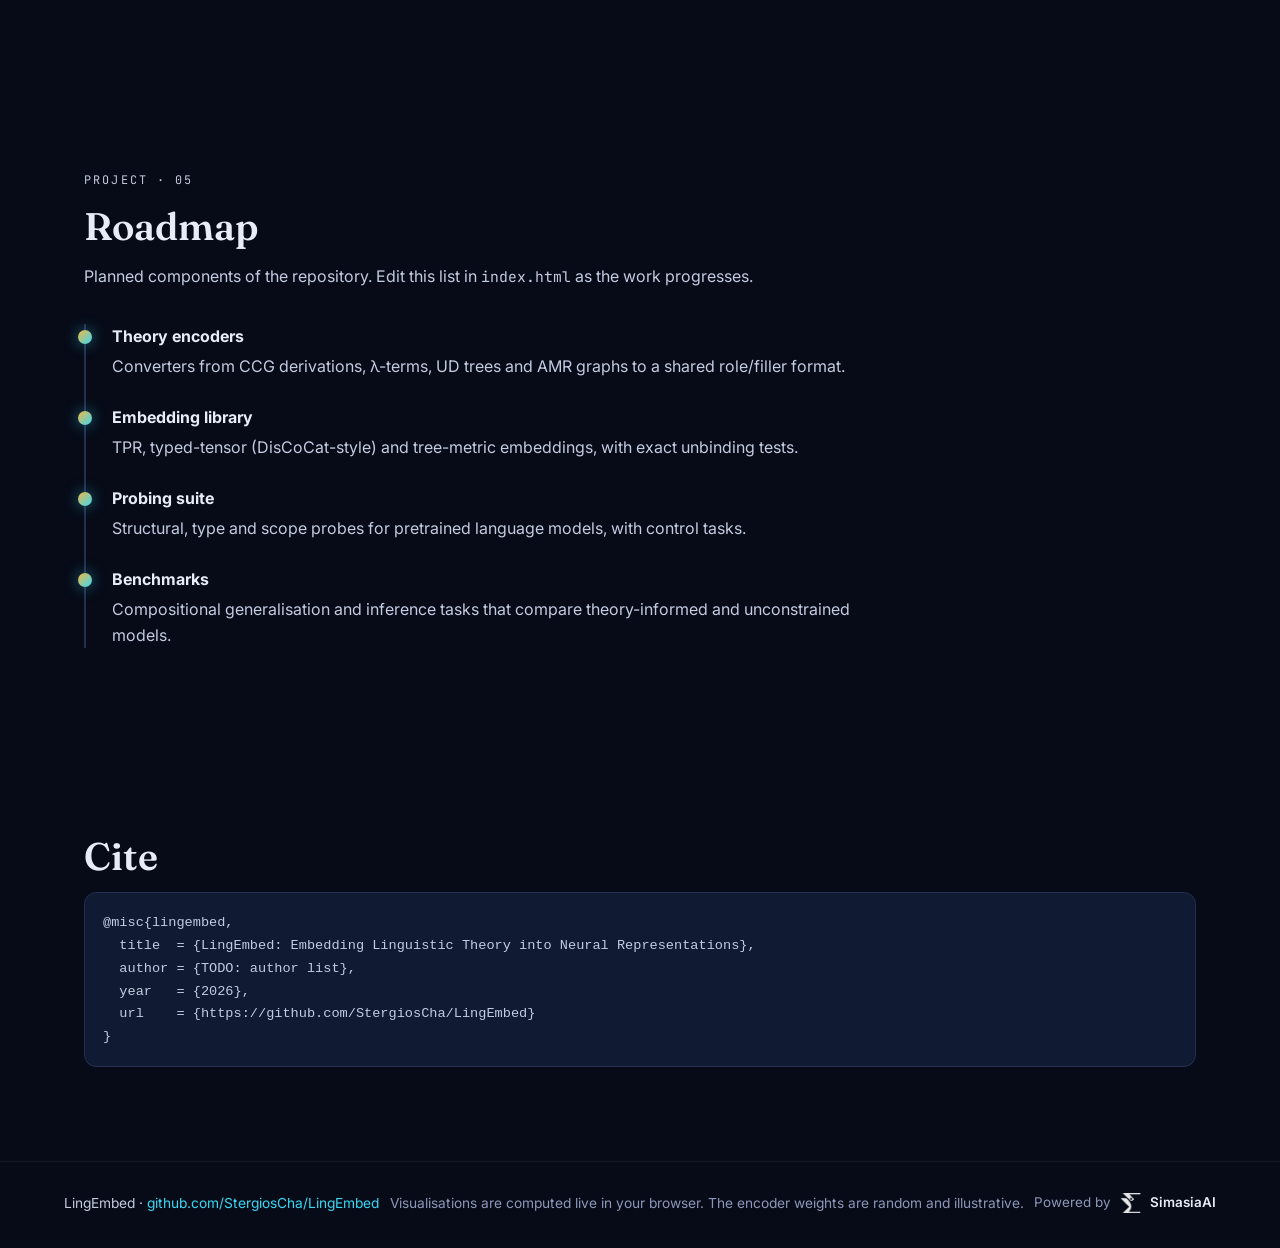
==== commit 9565d79c: "LingEmbed research programme + COLING 2027 workshop banner" ====
--- a/index.html
+++ b/index.html
@@ -212,6 +212,7 @@
   <footer>
     <span>LingEmbed · <a href="https://github.com/StergiosCha/LingEmbed">github.com/StergiosCha/LingEmbed</a></span>
     <span class="muted">Visualisations are computed live in your browser. The encoder weights are random and illustrative.</span>
+    <a class="powered" href="https://simasiaai.gr/" target="_blank" rel="noopener noreferrer"><span>Powered by</span><img src="assets/simasia-mark.png" alt="SimasiaAI" width="22" height="20"><b>SimasiaAI</b></a>
   </footer>
 
   <script src="assets/app.js"></script>
--- a/assets/style.css
+++ b/assets/style.css
@@ -159,3 +159,9 @@
 .ws-banner:hover{text-decoration:none;color:#fff}
 .ws-banner i{font-family:var(--serif);font-style:italic}
 .ws-tag{font:600 .68rem var(--mono);letter-spacing:.14em;text-transform:uppercase;background:var(--sym);color:#0a0f20;padding:2px 8px;border-radius:999px;margin-right:8px}
+
+/* powered by */
+.powered{display:inline-flex;align-items:center;gap:8px;color:var(--muted);font-size:.84rem;text-decoration:none}
+.powered:hover{color:var(--text);text-decoration:none}
+.powered img{height:20px;width:auto;opacity:.9}
+.powered b{font-weight:600;color:var(--text)}
